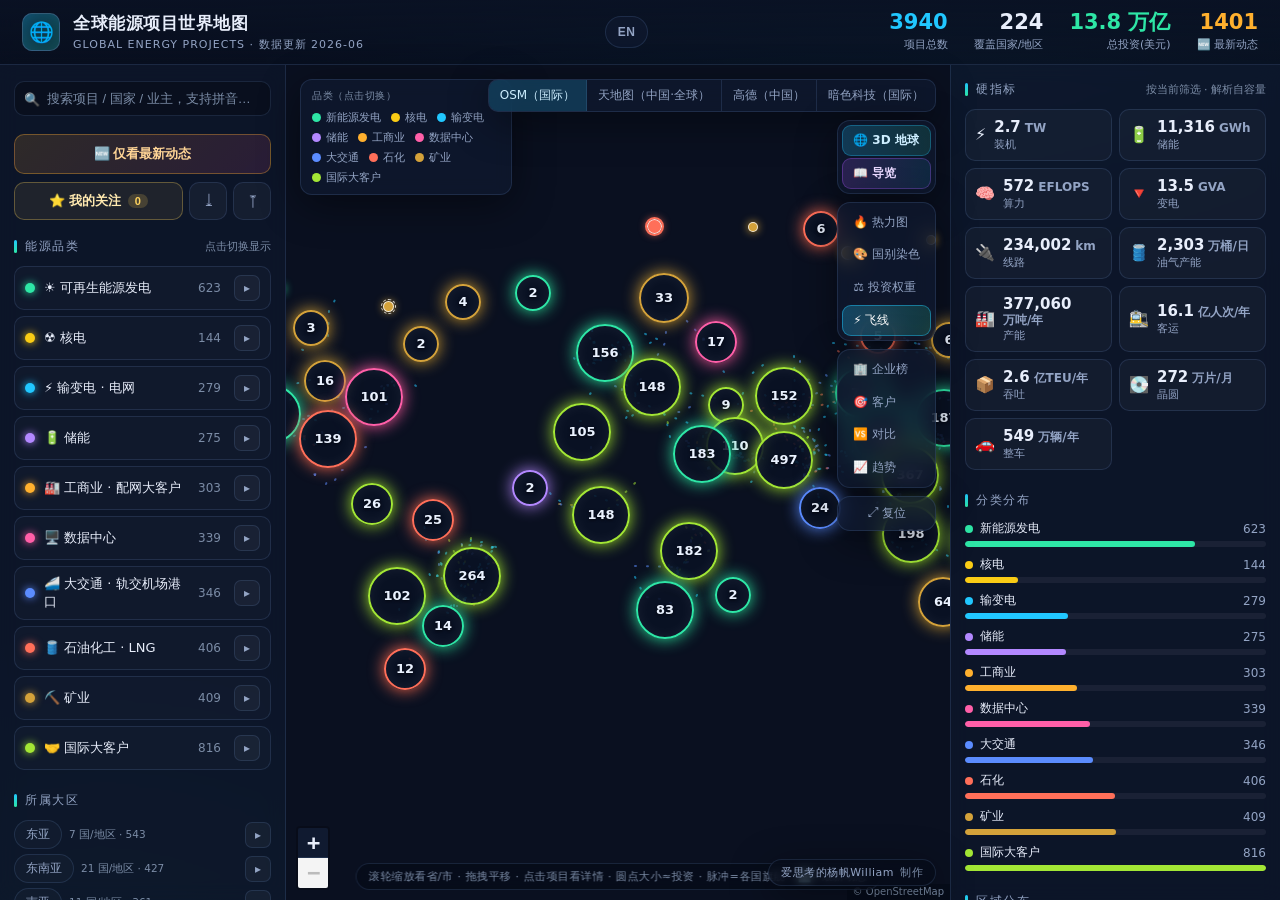
==== index.html @ cbfe8b37 "数据刷新·第二批：六大矿业巨头 2024–2035 能源/脱碳项目深挖补遗 四路并行调研（力拓/嘉能可/英美资源/BHP·Vale·Fortescue 复核），新增 js/data-mining260" ====
<!DOCTYPE html>
<html lang="zh-CN">
<head>
  <meta charset="UTF-8">
  <meta name="viewport" content="width=device-width, initial-scale=1.0, viewport-fit=cover">
  <title>全球能源项目世界地图 · Global Energy Projects Map</title>
  <meta name="description" content="可缩放的全球能源项目世界地图：3600+ 个能源与基建项目，按品类 / 大区 / 状态 / 年份筛选，含投资 KPI、容量硬指标、投资热力图、时间轴回放与国别下钻。An interactive world map of 3,600+ global energy &amp; infrastructure projects.">
  <meta name="theme-color" content="#060b18">
  <meta name="author" content="EnergyWorldMap">
  <!-- 社交分享卡（Open Graph / Twitter）：让 🔗 分享视图 的链接在微信/Slack/Twitter 中带标题与预览 -->
  <meta property="og:type" content="website">
  <meta property="og:title" content="全球能源项目世界地图 · Global Energy Projects Map">
  <meta property="og:description" content="3600+ 个全球能源与基建项目的交互世界地图：品类 / 大区 / 状态 / 年份筛选，投资 KPI、容量硬指标、热力图、时间轴回放与国别下钻。">
  <meta property="og:image" content="assets/og-cover.png">
  <meta property="og:image:width" content="1200">
  <meta property="og:image:height" content="630">
  <meta name="twitter:card" content="summary_large_image">
  <meta name="twitter:title" content="全球能源项目世界地图 · Global Energy Projects Map">
  <meta name="twitter:description" content="3600+ 个全球能源与基建项目的交互世界地图：筛选、KPI、热力图、时间轴回放与国别下钻。">
  <meta name="twitter:image" content="assets/og-cover.png">
  <link rel="icon" type="image/svg+xml" href="favicon.svg">
  <link rel="manifest" href="manifest.json">
  <link rel="apple-touch-icon" href="assets/icon-192.png">
  <!-- 预解析/预连接地图瓦片服务器：缩短首批瓦片的 DNS/TLS 握手（国内默认高德，海外 OSM）-->
  <link rel="preconnect" href="https://webrd01.is.autonavi.com">
  <link rel="dns-prefetch" href="//webrd02.is.autonavi.com">
  <link rel="dns-prefetch" href="//webrd03.is.autonavi.com">
  <link rel="dns-prefetch" href="//webrd04.is.autonavi.com">
  <link rel="dns-prefetch" href="//tile.openstreetmap.org">
  <link rel="stylesheet" href="lib/leaflet.css">
  <link rel="stylesheet" href="lib/MarkerCluster.css">
  <link rel="stylesheet" href="lib/MarkerCluster.Default.css">
  <link rel="stylesheet" href="css/styles.css">
</head>
<body>
  <!-- 首屏加载态：地图瓦片就绪后淡出 -->
  <div class="app-loader" id="app-loader">
    <div class="al-logo">🌐</div>
    <div class="al-spin"></div>
    <div class="al-text">全球能源项目世界地图<span>加载中 · Loading…</span></div>
  </div>
  <div class="app">
    <!-- 顶栏 -->
    <header class="topbar">
      <div class="brand">
        <div class="logo">🌐</div>
        <div>
          <h1>全球能源项目世界地图</h1>
          <div class="sub"><span class="sub-en">GLOBAL ENERGY PROJECTS · </span><span id="last-updated">数据更新</span></div>
        </div>
      </div>
      <button class="btn-lang btn-lang-top" id="btn-lang" title="中文 / English" aria-label="切换中文 / English">EN</button>
      <button class="kpi-toggle" id="kpi-toggle" aria-label="展开 / 收起关键数据" aria-expanded="false"><span class="kt-ico">📊</span><span class="kt-txt" data-i18n="Data">数据</span><span class="kt-car">▾</span></button>
      <div class="kpis">
        <div class="kpi"><div class="num accent" id="kpi-proj">0</div><div class="lab" data-i18n="Projects">项目总数</div></div>
        <div class="kpi"><div class="num" id="kpi-country">0</div><div class="lab" data-i18n="Countries">覆盖国家/地区</div></div>
        <div class="kpi"><div class="num good" id="kpi-inv">0</div><div class="lab" data-i18n="Investment (USD)">总投资(美元)</div></div>
        <div class="kpi"><div class="num warn" id="kpi-recent">0</div><div class="lab" data-i18n="🆕 Latest">🆕 最新动态</div></div>
      </div>
    </header>

    <div class="main">
      <!-- 左侧：筛选 -->
      <aside class="side left" aria-label="筛选面板">
        <button class="drawer-close" data-i18n="✕ Close" aria-label="关闭筛选面板">✕ 收起筛选</button>
        <div class="search">
          <span class="ico">🔍</span>
          <input id="search" type="text" placeholder="搜索项目 / 国家 / 业主，支持拼音…" aria-label="搜索项目 / 国家 / 业主，支持拼音与首字母">
        </div>

        <button class="recent-toggle" id="recent-toggle" aria-pressed="false" data-i18n="🆕 Latest updates only">🆕 仅看最新动态</button>

        <!-- ⭐ 我的关注：收藏存在本浏览器（localStorage）；⤓/⤒ 备份恢复 JSON 可跨设备迁移 -->
        <div class="fav-row">
          <button class="fav-toggle" id="fav-toggle" aria-pressed="false" title="只看我收藏的项目（详情卡点 ☆ 收藏）"><span data-i18n="⭐ My favorites">⭐ 我的关注</span><span class="fc" id="fav-count">0</span></button>
          <button class="fav-io" id="fav-export" title="备份收藏（下载 JSON）" aria-label="备份收藏为 JSON">⤓</button>
          <button class="fav-io" id="fav-import" title="恢复收藏（导入 JSON，与现有合并）" aria-label="从 JSON 恢复收藏">⤒</button>
        </div>

        <div class="block">
          <div class="block-title"><span data-i18n="Categories">能源品类</span> <span class="count" data-i18n="click to toggle">点击切换显示</span></div>
          <div class="cat-list" id="cat-list"></div>
        </div>

        <div class="block">
          <div class="block-title" data-i18n="Region">所属大区</div>
          <div class="chip-row" id="region-chips"></div>
        </div>

        <div class="block">
          <div class="block-title" data-i18n="Status">项目状态</div>
          <div class="chip-row" id="status-chips"></div>
        </div>

        <div class="block">
          <div class="block-title"><span data-i18n="Year range">年份区间</span> <span class="count" id="year-label">全部</span></div>
          <div class="year-presets">
            <button class="yp on" data-preset="all" aria-pressed="true" data-i18n="All">全部</button>
            <button class="yp" data-preset="recent" aria-pressed="false" data-i18n="🆕 Latest">🆕 最新</button>
            <button class="yp" data-preset="future" aria-pressed="false" data-i18n="Future 2027+">未来管线 2027+</button>
          </div>
          <div class="year-wrap">
            <div class="year-val"><b id="year-min-lab">2024</b><span>—</span><b id="year-max-lab">2036</b></div>
            <div class="range-dual">
              <div class="rd-track"></div>
              <div class="rd-fill" id="rd-fill"></div>
              <input id="year-min" type="range" min="2024" max="2036" step="1" value="2024">
              <input id="year-max" type="range" min="2024" max="2036" step="1" value="2036">
            </div>
          </div>
          <button class="btn-play" id="btn-play" aria-pressed="false" title="逐年累计揭示，看能源版图如何'长'出来">▶ 播放时间轴</button>
        </div>

        <div class="action-row">
          <button class="btn-act" id="btn-share" title="复制当前筛选视图的分享链接" data-i18n="🔗 Share">🔗 分享</button>
          <button class="btn-act" id="btn-export" title="导出当前筛选结果为 CSV" data-i18n="⤓ CSV">⤓ CSV</button>
          <button class="btn-act" id="btn-snapshot" title="导出当前视图为信息图快照 (SVG)" data-i18n="📸 Snapshot">📸 快照</button>
        </div>
        <button class="btn-reset" id="btn-reset" data-i18n="↺ Reset all filters">↺ 重置全部筛选</button>
      </aside>

      <!-- 中间：地图 -->
      <section class="map-wrap">
        <div id="map" role="region" aria-label="全球能源项目地图"></div>
        <div class="year-ticker" id="year-ticker"></div>
        <div class="cat-legend" id="cat-legend"></div>
        <div class="detail" id="detail" role="region" aria-label="项目详情"></div>
        <div class="country-backdrop" id="country-backdrop"></div>
        <div class="country-panel" id="country-panel" role="dialog" aria-modal="true" aria-label="数据看板"></div>
        <div class="map-tools" role="toolbar" aria-label="地图工具">
          <button class="tools-toggle" id="tools-toggle" aria-label="展开 / 收起地图工具" aria-expanded="false" title="地图工具">⋯</button>
          <div class="basemap-switch" id="basemap-switch" role="group" aria-label="底图切换"></div>
          <!-- 工具坞：按功能分三组收纳（视图入口 / 图层模式 / 数据看板），坞内所有按钮等宽对齐 -->
          <div class="tools-dock">
            <div class="tool-group" role="group" aria-label="视图入口">
              <a class="btn-globe3d" id="btn-globe3d" href="globe.html" title="3D 地球版：投资挤出柱 + 跨境弧线" aria-label="打开 3D 地球版" data-i18n="🌐 3D Globe">🌐 3D 地球</a>
              <button class="btn-story" id="btn-story" title="导览·故事模式：沙特2030 / AI算力竞赛 / 非洲走廊… 逐站飞行配解说" aria-label="打开导览故事模式" data-i18n="📖 Tours">📖 导览</button>
              <!-- 🎓 销售陪练入口：暂未公开，仅口令访问（去掉 hidden + display:none 即可重新公开） -->
              <a class="btn-coach" id="btn-coach" href="coach.html" hidden style="display:none" title="国际销售话术陪练：用真实项目把生意从零练到成交" aria-label="打开国际销售话术陪练" data-i18n="🎓 Sales Coach">🎓 销售陪练</a>
            </div>
            <div class="tool-group" role="group" aria-label="图层模式">
              <button class="btn-heat" id="btn-heat" aria-pressed="false" title="按当前权重显示宏观热力格局" aria-label="切换投资热力图" data-i18n="🔥 Heatmap">🔥 热力图</button>
              <button class="btn-choro" id="btn-choro" aria-pressed="false" title="按国家聚合投资/装机，整国面填色（点国家看下钻）" aria-label="切换国别染色" data-i18n="🎨 Choropleth">🎨 国别染色</button>
              <button class="btn-weight" id="btn-weight" aria-pressed="false" title="圆点大小与热力按 投资额 或 装机容量(MW) 加权" aria-label="切换加权口径：投资额或装机容量">⚖️ 投资权重</button>
              <button class="btn-flow on" id="btn-flow" aria-pressed="true" title="显隐输变电/高铁/管道飞线" aria-label="显隐飞线" data-i18n="⚡ Flowlines">⚡ 飞线</button>
            </div>
            <div class="tool-group" role="group" aria-label="数据看板">
              <button class="btn-league" id="btn-league" title="企业 / 业主全球排行榜" aria-label="打开企业排行榜" data-i18n="🏢 Companies">🏢 企业榜</button>
              <button class="btn-board" id="btn-board" title="国际大客户 BD 看板（按梯队 / 产品契合 / 海外场景）" aria-label="打开国际大客户 BD 看板" data-i18n="🎯 Clients">🎯 客户</button>
              <button class="btn-compare" id="btn-compare" title="多国能源组合并排对比" aria-label="打开国别对比" data-i18n="🆚 Compare">🆚 对比</button>
              <button class="btn-trends" id="btn-trends" title="按当前筛选看时间维度：年度投资/项目数 + 大区×品类矩阵" aria-label="打开趋势统计" data-i18n="📈 Trends">📈 趋势</button>
            </div>
            <button class="btn-home" id="btn-home" title="复位视图" aria-label="复位地图视图" data-i18n="⤢ Reset">⤢ 复位</button>
          </div>
        </div>
        <!-- 📖 导览解说条（故事模式时显示在地图底部居中） -->
        <div class="story-card" id="story-card" role="region" aria-label="导览解说"></div>
        <div class="heat-facets" id="heat-facets"></div>
        <div class="heat-legend" id="heat-legend">
          <span class="hl-cap">投资热力</span>
          <i class="hl-bar"></i>
          <span class="hl-lo">低</span><span class="hl-hi">高</span>
        </div>
        <div class="heat-legend choro-legend" id="choro-legend">
          <span class="hl-cap">国别投资</span>
          <i class="hl-bar"></i>
          <span class="hl-lo">低</span><span class="hl-hi">高</span>
        </div>
        <div class="map-hint" data-i18n="Scroll to zoom · drag to pan · click a project for details · dot size ≈ investment · pulse = country headline · 🆕 = latest">滚轮缩放看省/市 · 拖拽平移 · 点击项目看详情 · 圆点大小≈投资 · 脉冲=各国旗舰 · 🆕=最新动态</div>
        <div class="map-credit" aria-label="制作者署名">爱思考的杨帆William<span class="mc-by">制作</span></div>
      </section>

      <!-- 右侧：统计 -->
      <aside class="side right" aria-label="统计面板">
        <button class="drawer-close" data-i18n="✕ Close" aria-label="关闭统计面板">✕ 收起统计</button>
        <div class="block">
          <div class="block-title"><span data-i18n="Hard metrics">硬指标</span> <span class="count" data-i18n="current filter · from capacity">按当前筛选 · 解析自容量</span></div>
          <div class="cap-stats" id="cap-stats"></div>
        </div>
        <div class="block">
          <div class="block-title" data-i18n="By category">分类分布</div>
          <div id="cat-bars"></div>
        </div>
        <div class="block">
          <div class="block-title" data-i18n="By region">区域分布</div>
          <div class="region-grid" id="region-grid"></div>
        </div>
        <div class="block">
          <div class="block-title"><span data-i18n="Top projects">重点项目 TOP</span> <span class="count sort-toggle" id="sort-toggle" title="点击切换排序口径">按投资额 ⇄</span></div>
          <div class="proj-list" id="proj-list"></div>
        </div>
      </aside>
    </div>

    <!-- 移动端：调出左右面板的浮动按钮 + 抽屉遮罩（仅窄屏显示）-->
    <button class="mobile-fab fab-left" id="fab-filters" aria-label="打开筛选面板" data-i18n="🔍 Filters">🔍 筛选</button>
    <button class="mobile-fab fab-right" id="fab-stats" aria-label="打开统计面板" data-i18n="📊 Stats">📊 统计</button>
    <div class="drawer-backdrop" id="drawer-backdrop"></div>
  </div>

  <script defer src="lib/leaflet.js"></script>
  <script defer src="lib/leaflet.markercluster.js"></script>
  <script defer src="lib/leaflet-heat.js"></script>
  <script defer src="js/data.js"></script>
  <script defer src="js/data-extra.js"></script>
  <script defer src="js/data-brazil.js"></script>
  <script defer src="js/data-mideast.js"></script>
  <script defer src="js/data-russia-ca.js"></script>
  <script defer src="js/data-clients.js"></script>
  <script defer src="js/data-brazil-future.js"></script>
  <script defer src="js/data-saudi-future.js"></script>
  <script defer src="js/data-seasia.js"></script>
  <script defer src="js/data-africa.js"></script>
  <script defer src="js/data-oceania.js"></script>
  <script defer src="js/data-europe.js"></script>
  <script defer src="js/data-nuclear.js"></script>
  <script defer src="js/data-northam.js"></script>
  <script defer src="js/data-southasia.js"></script>
  <script defer src="js/data-china-future.js"></script>
  <script defer src="js/data-clients2.js"></script>
  <script defer src="js/data-refresh2606.js"></script>
  <script defer src="js/data-refresh2606b.js"></script>
  <script defer src="js/data-refresh2606c.js"></script>
  <script defer src="js/data-clients3.js"></script>
  <!-- 矿业巨头能源/脱碳专项（BHP/Vale/Fortescue 2024–2035）id 7000–7099 -->
  <script defer src="js/data-mining2607.js"></script>
  <!-- 六大矿业巨头能源/脱碳·第二批（+力拓/嘉能可/英美资源）id 7100–7189 -->
  <script defer src="js/data-mining2608.js"></script>
  <script defer src="js/progress.js"></script>
  <!-- 拼音字表（~17KB，scripts/build-pinyin.js 生成）：搜索框拼音/首字母匹配用 -->
  <script defer src="js/pinyin-map.js"></script>
  <!-- 📖 导览剧本（故事模式数据；步骤 id 由 validate-data.js 校验） -->
  <script defer src="js/stories.js"></script>
  <!-- i18n-en.js（英文正文 ~1.4MB）不在此同步加载：只有英文详情卡正文用得到（英文名/标签均已内联），
       改由 app.js 在切到英文 / 带 ?lang=en 深链时按需注入，避免拖慢中文访客首屏可交互时间。 -->
  <script defer src="js/util.js"></script>
  <script defer src="js/clients-meta.js"></script>
  <script defer src="js/app.js"></script>
  <!-- PWA：注册 Service Worker（离线 + 重访秒开）。失败静默，不影响纯静态站点。 -->
  <script>
    if ('serviceWorker' in navigator) {
      window.addEventListener('load', function () { navigator.serviceWorker.register('sw.js').catch(function () {}); });
    }
  </script>
  <!-- 轻量访问统计（Cloudflare Web Analytics：免费、无 Cookie、不采集个人数据）。
       启用：Cloudflare 仪表盘 → Analytics & Logs → Web Analytics → Add a site 获取 token，
       替换下方 YOUR_CF_TOKEN 并取消注释（三个页面同此操作）。详见 docs/部署与中国访问.md「五、访问统计」。
  <script defer src="https://static.cloudflareinsights.com/beacon.min.js" data-cf-beacon='{"token": "YOUR_CF_TOKEN"}'></script>
  -->
</body>
</html>
---- lib/leaflet.css ----
/* required styles */

.leaflet-pane,
.leaflet-tile,
.leaflet-marker-icon,
.leaflet-marker-shadow,
.leaflet-tile-container,
.leaflet-pane > svg,
.leaflet-pane > canvas,
.leaflet-zoom-box,
.leaflet-image-layer,
.leaflet-layer {
	position: absolute;
	left: 0;
	top: 0;
	}
.leaflet-container {
	overflow: hidden;
	}
.leaflet-tile,
.leaflet-marker-icon,
.leaflet-marker-shadow {
	-webkit-user-select: none;
	   -moz-user-select: none;
	        user-select: none;
	  -webkit-user-drag: none;
	}
/* Prevents IE11 from highlighting tiles in blue */
.leaflet-tile::selection {
	background: transparent;
}
/* Safari renders non-retina tile on retina better with this, but Chrome is worse */
.leaflet-safari .leaflet-tile {
	image-rendering: -webkit-optimize-contrast;
	}
/* hack that prevents hw layers "stretching" when loading new tiles */
.leaflet-safari .leaflet-tile-container {
	width: 1600px;
	height: 1600px;
	-webkit-transform-origin: 0 0;
	}
.leaflet-marker-icon,
.leaflet-marker-shadow {
	display: block;
	}
/* .leaflet-container svg: reset svg max-width decleration shipped in Joomla! (joomla.org) 3.x */
/* .leaflet-container img: map is broken in FF if you have max-width: 100% on tiles */
.leaflet-container .leaflet-overlay-pane svg {
	max-width: none !important;
	max-height: none !important;
	}
.leaflet-container .leaflet-marker-pane img,
.leaflet-container .leaflet-shadow-pane img,
.leaflet-container .leaflet-tile-pane img,
.leaflet-container img.leaflet-image-layer,
.leaflet-container .leaflet-tile {
	max-width: none !important;
	max-height: none !important;
	width: auto;
	padding: 0;
	}

.leaflet-container img.leaflet-tile {
	/* See: https://bugs.chromium.org/p/chromium/issues/detail?id=600120 */
	mix-blend-mode: plus-lighter;
}

.leaflet-container.leaflet-touch-zoom {
	-ms-touch-action: pan-x pan-y;
	touch-action: pan-x pan-y;
	}
.leaflet-container.leaflet-touch-drag {
	-ms-touch-action: pinch-zoom;
	/* Fallback for FF which doesn't support pinch-zoom */
	touch-action: none;
	touch-action: pinch-zoom;
}
.leaflet-container.leaflet-touch-drag.leaflet-touch-zoom {
	-ms-touch-action: none;
	touch-action: none;
}
.leaflet-container {
	-webkit-tap-highlight-color: transparent;
}
.leaflet-container a {
	-webkit-tap-highlight-color: rgba(51, 181, 229, 0.4);
}
.leaflet-tile {
	filter: inherit;
	visibility: hidden;
	}
.leaflet-tile-loaded {
	visibility: inherit;
	}
.leaflet-zoom-box {
	width: 0;
	height: 0;
	-moz-box-sizing: border-box;
	     box-sizing: border-box;
	z-index: 800;
	}
/* workaround for https://bugzilla.mozilla.org/show_bug.cgi?id=888319 */
.leaflet-overlay-pane svg {
	-moz-user-select: none;
	}

.leaflet-pane         { z-index: 400; }

.leaflet-tile-pane    { z-index: 200; }
.leaflet-overlay-pane { z-index: 400; }
.leaflet-shadow-pane  { z-index: 500; }
.leaflet-marker-pane  { z-index: 600; }
.leaflet-tooltip-pane   { z-index: 650; }
.leaflet-popup-pane   { z-index: 700; }

.leaflet-map-pane canvas { z-index: 100; }
.leaflet-map-pane svg    { z-index: 200; }

.leaflet-vml-shape {
	width: 1px;
	height: 1px;
	}
.lvml {
	behavior: url(#default#VML);
	display: inline-block;
	position: absolute;
	}


/* control positioning */

.leaflet-control {
	position: relative;
	z-index: 800;
	pointer-events: visiblePainted; /* IE 9-10 doesn't have auto */
	pointer-events: auto;
	}
.leaflet-top,
.leaflet-bottom {
	position: absolute;
	z-index: 1000;
	pointer-events: none;
	}
.leaflet-top {
	top: 0;
	}
.leaflet-right {
	right: 0;
	}
.leaflet-bottom {
	bottom: 0;
	}
.leaflet-left {
	left: 0;
	}
.leaflet-control {
	float: left;
	clear: both;
	}
.leaflet-right .leaflet-control {
	float: right;
	}
.leaflet-top .leaflet-control {
	margin-top: 10px;
	}
.leaflet-bottom .leaflet-control {
	margin-bottom: 10px;
	}
.leaflet-left .leaflet-control {
	margin-left: 10px;
	}
.leaflet-right .leaflet-control {
	margin-right: 10px;
	}


/* zoom and fade animations */

.leaflet-fade-anim .leaflet-popup {
	opacity: 0;
	-webkit-transition: opacity 0.2s linear;
	   -moz-transition: opacity 0.2s linear;
	        transition: opacity 0.2s linear;
	}
.leaflet-fade-anim .leaflet-map-pane .leaflet-popup {
	opacity: 1;
	}
.leaflet-zoom-animated {
	-webkit-transform-origin: 0 0;
	    -ms-transform-origin: 0 0;
	        transform-origin: 0 0;
	}
svg.leaflet-zoom-animated {
	will-change: transform;
}

.leaflet-zoom-anim .leaflet-zoom-animated {
	-webkit-transition: -webkit-transform 0.25s cubic-bezier(0,0,0.25,1);
	   -moz-transition:    -moz-transform 0.25s cubic-bezier(0,0,0.25,1);
	        transition:         transform 0.25s cubic-bezier(0,0,0.25,1);
	}
.leaflet-zoom-anim .leaflet-tile,
.leaflet-pan-anim .leaflet-tile {
	-webkit-transition: none;
	   -moz-transition: none;
	        transition: none;
	}

.leaflet-zoom-anim .leaflet-zoom-hide {
	visibility: hidden;
	}


/* cursors */

.leaflet-interactive {
	cursor: pointer;
	}
.leaflet-grab {
	cursor: -webkit-grab;
	cursor:    -moz-grab;
	cursor:         grab;
	}
.leaflet-crosshair,
.leaflet-crosshair .leaflet-interactive {
	cursor: crosshair;
	}
.leaflet-popup-pane,
.leaflet-control {
	cursor: auto;
	}
.leaflet-dragging .leaflet-grab,
.leaflet-dragging .leaflet-grab .leaflet-interactive,
.leaflet-dragging .leaflet-marker-draggable {
	cursor: move;
	cursor: -webkit-grabbing;
	cursor:    -moz-grabbing;
	cursor:         grabbing;
	}

/* marker & overlays interactivity */
.leaflet-marker-icon,
.leaflet-marker-shadow,
.leaflet-image-layer,
.leaflet-pane > svg path,
.leaflet-tile-container {
	pointer-events: none;
	}

.leaflet-marker-icon.leaflet-interactive,
.leaflet-image-layer.leaflet-interactive,
.leaflet-pane > svg path.leaflet-interactive,
svg.leaflet-image-layer.leaflet-interactive path {
	pointer-events: visiblePainted; /* IE 9-10 doesn't have auto */
	pointer-events: auto;
	}

/* visual tweaks */

.leaflet-container {
	background: #ddd;
	outline-offset: 1px;
	}
.leaflet-container a {
	color: #0078A8;
	}
.leaflet-zoom-box {
	border: 2px dotted #38f;
	background: rgba(255,255,255,0.5);
	}


/* general typography */
.leaflet-container {
	font-family: "Helvetica Neue", Arial, Helvetica, sans-serif;
	font-size: 12px;
	font-size: 0.75rem;
	line-height: 1.5;
	}


/* general toolbar styles */

.leaflet-bar {
	box-shadow: 0 1px 5px rgba(0,0,0,0.65);
	border-radius: 4px;
	}
.leaflet-bar a {
	background-color: #fff;
	border-bottom: 1px solid #ccc;
	width: 26px;
	height: 26px;
	line-height: 26px;
	display: block;
	text-align: center;
	text-decoration: none;
	color: black;
	}
.leaflet-bar a,
.leaflet-control-layers-toggle {
	background-position: 50% 50%;
	background-repeat: no-repeat;
	display: block;
	}
.leaflet-bar a:hover,
.leaflet-bar a:focus {
	background-color: #f4f4f4;
	}
.leaflet-bar a:first-child {
	border-top-left-radius: 4px;
	border-top-right-radius: 4px;
	}
.leaflet-bar a:last-child {
	border-bottom-left-radius: 4px;
	border-bottom-right-radius: 4px;
	border-bottom: none;
	}
.leaflet-bar a.leaflet-disabled {
	cursor: default;
	background-color: #f4f4f4;
	color: #bbb;
	}

.leaflet-touch .leaflet-bar a {
	width: 30px;
	height: 30px;
	line-height: 30px;
	}
.leaflet-touch .leaflet-bar a:first-child {
	border-top-left-radius: 2px;
	border-top-right-radius: 2px;
	}
.leaflet-touch .leaflet-bar a:last-child {
	border-bottom-left-radius: 2px;
	border-bottom-right-radius: 2px;
	}

/* zoom control */

.leaflet-control-zoom-in,
.leaflet-control-zoom-out {
	font: bold 18px 'Lucida Console', Monaco, monospace;
	text-indent: 1px;
	}

.leaflet-touch .leaflet-control-zoom-in, .leaflet-touch .leaflet-control-zoom-out  {
	font-size: 22px;
	}


/* layers control */

.leaflet-control-layers {
	box-shadow: 0 1px 5px rgba(0,0,0,0.4);
	background: #fff;
	border-radius: 5px;
	}
.leaflet-control-layers-toggle {
	background-image: url(images/layers.png);
	width: 36px;
	height: 36px;
	}
.leaflet-retina .leaflet-control-layers-toggle {
	background-image: url(images/layers-2x.png);
	background-size: 26px 26px;
	}
.leaflet-touch .leaflet-control-layers-toggle {
	width: 44px;
	height: 44px;
	}
.leaflet-control-layers .leaflet-control-layers-list,
.leaflet-control-layers-expanded .leaflet-control-layers-toggle {
	display: none;
	}
.leaflet-control-layers-expanded .leaflet-control-layers-list {
	display: block;
	position: relative;
	}
.leaflet-control-layers-expanded {
	padding: 6px 10px 6px 6px;
	color: #333;
	background: #fff;
	}
.leaflet-control-layers-scrollbar {
	overflow-y: scroll;
	overflow-x: hidden;
	padding-right: 5px;
	}
.leaflet-control-layers-selector {
	margin-top: 2px;
	position: relative;
	top: 1px;
	}
.leaflet-control-layers label {
	display: block;
	font-size: 13px;
	font-size: 1.08333em;
	}
.leaflet-control-layers-separator {
	height: 0;
	border-top: 1px solid #ddd;
	margin: 5px -10px 5px -6px;
	}

/* Default icon URLs */
.leaflet-default-icon-path { /* used only in path-guessing heuristic, see L.Icon.Default */
	background-image: url(images/marker-icon.png);
	}


/* attribution and scale controls */

.leaflet-container .leaflet-control-attribution {
	background: #fff;
	background: rgba(255, 255, 255, 0.8);
	margin: 0;
	}
.leaflet-control-attribution,
.leaflet-control-scale-line {
	padding: 0 5px;
	color: #333;
	line-height: 1.4;
	}
.leaflet-control-attribution a {
	text-decoration: none;
	}
.leaflet-control-attribution a:hover,
.leaflet-control-attribution a:focus {
	text-decoration: underline;
	}
.leaflet-attribution-flag {
	display: inline !important;
	vertical-align: baseline !important;
	width: 1em;
	height: 0.6669em;
	}
.leaflet-left .leaflet-control-scale {
	margin-left: 5px;
	}
.leaflet-bottom .leaflet-control-scale {
	margin-bottom: 5px;
	}
.leaflet-control-scale-line {
	border: 2px solid #777;
	border-top: none;
	line-height: 1.1;
	padding: 2px 5px 1px;
	white-space: nowrap;
	-moz-box-sizing: border-box;
	     box-sizing: border-box;
	background: rgba(255, 255, 255, 0.8);
	text-shadow: 1px 1px #fff;
	}
.leaflet-control-scale-line:not(:first-child) {
	border-top: 2px solid #777;
	border-bottom: none;
	margin-top: -2px;
	}
.leaflet-control-scale-line:not(:first-child):not(:last-child) {
	border-bottom: 2px solid #777;
	}

.leaflet-touch .leaflet-control-attribution,
.leaflet-touch .leaflet-control-layers,
.leaflet-touch .leaflet-bar {
	box-shadow: none;
	}
.leaflet-touch .leaflet-control-layers,
.leaflet-touch .leaflet-bar {
	border: 2px solid rgba(0,0,0,0.2);
	background-clip: padding-box;
	}


/* popup */

.leaflet-popup {
	position: absolute;
	text-align: center;
	margin-bottom: 20px;
	}
.leaflet-popup-content-wrapper {
	padding: 1px;
	text-align: left;
	border-radius: 12px;
	}
.leaflet-popup-content {
	margin: 13px 24px 13px 20px;
	line-height: 1.3;
	font-size: 13px;
	font-size: 1.08333em;
	min-height: 1px;
	}
.leaflet-popup-content p {
	margin: 17px 0;
	margin: 1.3em 0;
	}
.leaflet-popup-tip-container {
	width: 40px;
	height: 20px;
	position: absolute;
	left: 50%;
	margin-top: -1px;
	margin-left: -20px;
	overflow: hidden;
	pointer-events: none;
	}
.leaflet-popup-tip {
	width: 17px;
	height: 17px;
	padding: 1px;

	margin: -10px auto 0;
	pointer-events: auto;

	-webkit-transform: rotate(45deg);
	   -moz-transform: rotate(45deg);
	    -ms-transform: rotate(45deg);
	        transform: rotate(45deg);
	}
.leaflet-popup-content-wrapper,
.leaflet-popup-tip {
	background: white;
	color: #333;
	box-shadow: 0 3px 14px rgba(0,0,0,0.4);
	}
.leaflet-container a.leaflet-popup-close-button {
	position: absolute;
	top: 0;
	right: 0;
	border: none;
	text-align: center;
	width: 24px;
	height: 24px;
	font: 16px/24px Tahoma, Verdana, sans-serif;
	color: #757575;
	text-decoration: none;
	background: transparent;
	}
.leaflet-container a.leaflet-popup-close-button:hover,
.leaflet-container a.leaflet-popup-close-button:focus {
	color: #585858;
	}
.leaflet-popup-scrolled {
	overflow: auto;
	}

.leaflet-oldie .leaflet-popup-content-wrapper {
	-ms-zoom: 1;
	}
.leaflet-oldie .leaflet-popup-tip {
	width: 24px;
	margin: 0 auto;

	-ms-filter: "progid:DXImageTransform.Microsoft.Matrix(M11=0.70710678, M12=0.70710678, M21=-0.70710678, M22=0.70710678)";
	filter: progid:DXImageTransform.Microsoft.Matrix(M11=0.70710678, M12=0.70710678, M21=-0.70710678, M22=0.70710678);
	}

.leaflet-oldie .leaflet-control-zoom,
.leaflet-oldie .leaflet-control-layers,
.leaflet-oldie .leaflet-popup-content-wrapper,
.leaflet-oldie .leaflet-popup-tip {
	border: 1px solid #999;
	}


/* div icon */

.leaflet-div-icon {
	background: #fff;
	border: 1px solid #666;
	}


/* Tooltip */
/* Base styles for the element that has a tooltip */
.leaflet-tooltip {
	position: absolute;
	padding: 6px;
	background-color: #fff;
	border: 1px solid #fff;
	border-radius: 3px;
	color: #222;
	white-space: nowrap;
	-webkit-user-select: none;
	-moz-user-select: none;
	-ms-user-select: none;
	user-select: none;
	pointer-events: none;
	box-shadow: 0 1px 3px rgba(0,0,0,0.4);
	}
.leaflet-tooltip.leaflet-interactive {
	cursor: pointer;
	pointer-events: auto;
	}
.leaflet-tooltip-top:before,
.leaflet-tooltip-bottom:before,
.leaflet-tooltip-left:before,
.leaflet-tooltip-right:before {
	position: absolute;
	pointer-events: none;
	border: 6px solid transparent;
	background: transparent;
	content: "";
	}

/* Directions */

.leaflet-tooltip-bottom {
	margin-top: 6px;
}
.leaflet-tooltip-top {
	margin-top: -6px;
}
.leaflet-tooltip-bottom:before,
.leaflet-tooltip-top:before {
	left: 50%;
	margin-left: -6px;
	}
.leaflet-tooltip-top:before {
	bottom: 0;
	margin-bottom: -12px;
	border-top-color: #fff;
	}
.leaflet-tooltip-bottom:before {
	top: 0;
	margin-top: -12px;
	margin-left: -6px;
	border-bottom-color: #fff;
	}
.leaflet-tooltip-left {
	margin-left: -6px;
}
.leaflet-tooltip-right {
	margin-left: 6px;
}
.leaflet-tooltip-left:before,
.leaflet-tooltip-right:before {
	top: 50%;
	margin-top: -6px;
	}
.leaflet-tooltip-left:before {
	right: 0;
	margin-right: -12px;
	border-left-color: #fff;
	}
.leaflet-tooltip-right:before {
	left: 0;
	margin-left: -12px;
	border-right-color: #fff;
	}

/* Printing */

@media print {
	/* Prevent printers from removing background-images of controls. */
	.leaflet-control {
		-webkit-print-color-adjust: exact;
		print-color-adjust: exact;
		}
	}
---- lib/MarkerCluster.css ----
.leaflet-cluster-anim .leaflet-marker-icon, .leaflet-cluster-anim .leaflet-marker-shadow {
	-webkit-transition: -webkit-transform 0.3s ease-out, opacity 0.3s ease-in;
	-moz-transition: -moz-transform 0.3s ease-out, opacity 0.3s ease-in;
	-o-transition: -o-transform 0.3s ease-out, opacity 0.3s ease-in;
	transition: transform 0.3s ease-out, opacity 0.3s ease-in;
}

.leaflet-cluster-spider-leg {
	/* stroke-dashoffset (duration and function) should match with leaflet-marker-icon transform in order to track it exactly */
	-webkit-transition: -webkit-stroke-dashoffset 0.3s ease-out, -webkit-stroke-opacity 0.3s ease-in;
	-moz-transition: -moz-stroke-dashoffset 0.3s ease-out, -moz-stroke-opacity 0.3s ease-in;
	-o-transition: -o-stroke-dashoffset 0.3s ease-out, -o-stroke-opacity 0.3s ease-in;
	transition: stroke-dashoffset 0.3s ease-out, stroke-opacity 0.3s ease-in;
}
---- lib/MarkerCluster.Default.css ----
.marker-cluster-small {
	background-color: rgba(181, 226, 140, 0.6);
	}
.marker-cluster-small div {
	background-color: rgba(110, 204, 57, 0.6);
	}

.marker-cluster-medium {
	background-color: rgba(241, 211, 87, 0.6);
	}
.marker-cluster-medium div {
	background-color: rgba(240, 194, 12, 0.6);
	}

.marker-cluster-large {
	background-color: rgba(253, 156, 115, 0.6);
	}
.marker-cluster-large div {
	background-color: rgba(241, 128, 23, 0.6);
	}

	/* IE 6-8 fallback colors */
.leaflet-oldie .marker-cluster-small {
	background-color: rgb(181, 226, 140);
	}
.leaflet-oldie .marker-cluster-small div {
	background-color: rgb(110, 204, 57);
	}

.leaflet-oldie .marker-cluster-medium {
	background-color: rgb(241, 211, 87);
	}
.leaflet-oldie .marker-cluster-medium div {
	background-color: rgb(240, 194, 12);
	}

.leaflet-oldie .marker-cluster-large {
	background-color: rgb(253, 156, 115);
	}
.leaflet-oldie .marker-cluster-large div {
	background-color: rgb(241, 128, 23);
}

.marker-cluster {
	background-clip: padding-box;
	border-radius: 20px;
	}
.marker-cluster div {
	width: 30px;
	height: 30px;
	margin-left: 5px;
	margin-top: 5px;

	text-align: center;
	border-radius: 15px;
	font: 12px "Helvetica Neue", Arial, Helvetica, sans-serif;
	}
.marker-cluster span {
	line-height: 30px;
	}
---- css/styles.css ----
/* ============================================================
 * 全球能源项目世界地图 —— 样式
 * 深色「指挥中心」风格
 * ============================================================ */
:root {
  --bg: #060b18;
  --bg-2: #0a1224;
  --panel: rgba(16, 26, 48, 0.72);
  --panel-solid: #101a30;
  --border: rgba(120, 160, 220, 0.16);
  --border-strong: rgba(120, 160, 220, 0.34);
  --txt: #e8eefb;
  --txt-dim: #93a4c4;
  --txt-faint: #7b8ca6; /* 辅助文字：对 --bg / #101a30 卡底对比度 ≥5:1（WCAG AA），勿调暗 */
  --accent: #21c7ff;
  --good: #2ee6a6;
  --warn: #ffb02e;
  --plan: #5f718f;
  --shadow: 0 10px 40px rgba(0, 0, 0, 0.45);
  --radius: 14px;
}

* { box-sizing: border-box; }

html, body {
  margin: 0;
  height: 100%;
  background:
    radial-gradient(1200px 700px at 72% -10%, rgba(33, 199, 255, 0.10), transparent 60%),
    radial-gradient(900px 600px at 8% 110%, rgba(46, 230, 166, 0.08), transparent 60%),
    var(--bg);
  color: var(--txt);
  font-family: "PingFang SC", "Microsoft YaHei", "HarmonyOS Sans SC", "Segoe UI", system-ui, sans-serif;
  font-size: 14px;
  overflow: hidden;
}

/* ---------- 布局骨架 ---------- */
.app {
  height: 100vh;
  display: grid;
  grid-template-rows: auto 1fr;
}

.topbar {
  display: flex;
  align-items: center;
  gap: 22px;
  padding: 12px 22px;
  border-bottom: 1px solid var(--border);
  background: linear-gradient(180deg, rgba(10, 18, 36, 0.95), rgba(10, 18, 36, 0.6));
  backdrop-filter: blur(8px);
  z-index: 20;
}
.brand { display: flex; align-items: center; gap: 13px; min-width: 0; }
.brand .logo {
  width: 38px; height: 38px; flex: none;
  border-radius: 10px;
  display: grid; place-items: center;
  font-size: 20px;
  background: linear-gradient(135deg, rgba(33,199,255,0.25), rgba(46,230,166,0.18));
  border: 1px solid var(--border-strong);
  box-shadow: inset 0 0 18px rgba(33,199,255,0.18);
}
.brand h1 { font-size: 17px; margin: 0; font-weight: 700; letter-spacing: .5px; white-space: nowrap; }
.brand .sub { font-size: 11px; color: var(--txt-dim); margin-top: 2px; white-space: nowrap; letter-spacing: 1px; }

.kpis { display: flex; gap: 26px; margin-left: auto; }
.kpi { text-align: right; }
.kpi .num { font-size: 21px; font-weight: 800; line-height: 1; font-variant-numeric: tabular-nums; }
.kpi .lab { font-size: 11px; color: var(--txt-dim); margin-top: 4px; }
.kpi .num.accent { color: var(--accent); }
.kpi .num.good { color: var(--good); }
.kpi .num.warn { color: var(--warn); }

/* 移动端：顶栏「关键数据」开关（桌面端隐藏，由 ≤820px 媒体查询点亮）*/
.kpi-toggle {
  display: none; align-items: center; gap: 5px; flex: none;
  padding: 7px 11px; font-size: 12px; font-weight: 600; color: var(--txt-dim);
  background: rgba(255, 255, 255, 0.05); border: 1px solid var(--border);
  border-radius: 18px; cursor: pointer; white-space: nowrap;
}
.kpi-toggle .kt-ico { font-size: 13px; line-height: 1; }
.kpi-toggle .kt-car { font-size: 10px; transition: transform .2s; }
.kpi-toggle:active { transform: scale(.97); }
.topbar.kpis-open .kpi-toggle { color: var(--txt); border-color: var(--border-strong); }
.topbar.kpis-open .kpi-toggle .kt-car { transform: rotate(180deg); }

.main {
  display: grid;
  grid-template-columns: 286px 1fr 330px;
  min-height: 0;
}

/* ---------- 通用面板 ---------- */
.side {
  background: var(--panel);
  backdrop-filter: blur(10px);
  overflow-y: auto;
  padding: 16px 14px 28px;
}
.side.left { border-right: 1px solid var(--border); }
.side.right { border-left: 1px solid var(--border); }

.block { margin-bottom: 22px; }
.block-title {
  font-size: 12px; letter-spacing: 1.5px; color: var(--txt-dim);
  text-transform: uppercase;
  display: flex; align-items: center; gap: 8px;
  margin: 0 0 11px;
}
.block-title::before {
  content: ""; width: 3px; height: 13px; border-radius: 2px;
  background: linear-gradient(var(--accent), var(--good));
}
.block-title .count { margin-left: auto; color: var(--txt-faint); font-size: 11px; letter-spacing: 0; }

/* ---------- 搜索 ---------- */
.search {
  position: relative; margin-bottom: 18px;
}
.search input {
  width: 100%; padding: 9px 12px 9px 32px;
  background: rgba(0,0,0,0.25); color: var(--txt);
  border: 1px solid var(--border); border-radius: 10px;
  font-size: 13px; outline: none; transition: border-color .15s;
}
.search input:focus { border-color: var(--accent); }
.search input::placeholder { color: var(--txt-faint); }
.search .ico { position: absolute; left: 10px; top: 50%; transform: translateY(-50%); color: var(--txt-faint); font-size: 13px; }

/* ---------- 分类筛选 chips ---------- */
.cat-list { display: flex; flex-direction: column; gap: 6px; }
.cat-chip {
  display: flex; align-items: center; gap: 9px;
  padding: 8px 10px; border-radius: 10px; cursor: pointer;
  border: 1px solid var(--border);
  background: rgba(255,255,255,0.02);
  transition: background .15s, border-color .15s, opacity .15s;
  user-select: none;
}
.cat-chip:hover { background: rgba(255,255,255,0.05); }
.cat-chip .dot { width: 10px; height: 10px; border-radius: 50%; flex: none; box-shadow: 0 0 8px currentColor; }
.cat-chip .nm { flex: 1; font-size: 13px; }
.cat-chip .ct { font-size: 12px; color: var(--txt-faint); font-variant-numeric: tabular-nums; }
.cat-chip.off { opacity: 0.38; }
.cat-chip.off .dot { box-shadow: none; }
/* 展开子分类：独立的带边框小按钮，和计数分开，让"开关显示 vs 展开子类"一眼可分（方案 B）*/
.cat-chip .caret {
  flex: none; display: grid; place-items: center;
  width: 26px; height: 26px; margin-left: 4px;
  font-size: 12px; color: var(--txt-dim);
  border: 1px solid var(--border); border-radius: 7px;
  background: rgba(255, 255, 255, 0.04);
  transition: transform .15s, color .15s, background .15s, border-color .15s;
}
.cat-chip .caret:hover { color: var(--accent); border-color: var(--border-strong); background: rgba(255, 255, 255, 0.1); }
.cat-group.open .cat-chip .caret { transform: rotate(90deg); color: var(--accent); border-color: var(--accent); background: rgba(33, 199, 255, 0.14); }
.sub-list { display: none; flex-direction: column; gap: 2px; margin: 5px 0 3px 13px; padding-left: 11px; border-left: 1px dashed var(--border); }
.cat-group.open .sub-list { display: flex; }
.sub-chip { display: flex; align-items: center; gap: 7px; padding: 4px 8px; border-radius: 7px; cursor: pointer; font-size: 12px; color: var(--txt-dim); transition: background .15s; }
.sub-chip:hover { background: rgba(255,255,255,0.05); }
.sub-chip .sdot { width: 6px; height: 6px; border-radius: 50%; flex: none; opacity: 0.85; }
.sub-chip .snm { flex: 1; }
.sub-chip .sct { color: var(--txt-faint); font-variant-numeric: tabular-nums; font-size: 11px; }
.sub-chip.off { opacity: 0.4; }
.sub-chip.off .snm { text-decoration: line-through; }
/* 当前筛选下为 0 个项目的子类：弱化，让有内容的子类更突出（仍可点击）*/
.sub-chip.is-zero { opacity: 0.4; }
.sub-chip.is-zero .sdot { box-shadow: none; filter: grayscale(0.6); }

.chip-row { display: flex; flex-wrap: wrap; gap: 6px; }
.pill {
  padding: 5px 11px; border-radius: 20px; cursor: pointer; font-size: 12px;
  border: 1px solid var(--border); background: rgba(255,255,255,0.02);
  color: var(--txt-dim); transition: all .15s; user-select: none;
}
.pill:hover { border-color: var(--border-strong); color: var(--txt); }
.pill.on { background: rgba(33,199,255,0.16); border-color: var(--accent); color: #cdeeff; }

/* 状态色 */
.pill.status.on[data-v="规划"] { background: rgba(95,113,143,0.25); border-color: #8090ad; color: #cdd6e6; }
.pill.status.on[data-v="在建"] { background: rgba(255,176,46,0.18); border-color: var(--warn); color: #ffe0a8; }
.pill.status.on[data-v="投运"] { background: rgba(46,230,166,0.16); border-color: var(--good); color: #b6f5df; }

/* ---------- 所属大区 → 国家树（可展开列出各区国家，点国家筛选地图） ---------- */
.region-tree { display: flex; flex-direction: column; gap: 5px; }
.region-group { border-radius: 9px; }
.region-group.has-sel { background: rgba(46,230,166,0.05); }
.region-row { display: flex; align-items: center; gap: 7px; }
.region-row .rg-pill { flex: none; }
.region-row .rg-meta { flex: 1; font-size: 10.5px; color: var(--txt-faint); font-variant-numeric: tabular-nums; }
/* 区域展开按钮：与品类「展开子类」按钮一致的带边框小方块，明显可点（方案 B）*/
.rg-caret {
  flex: none; display: grid; place-items: center; cursor: pointer; user-select: none;
  width: 26px; height: 26px; font-size: 12px; color: var(--txt-dim);
  border: 1px solid var(--border); border-radius: 7px; background: rgba(255, 255, 255, 0.04);
  transition: transform .15s, color .15s, background .15s, border-color .15s;
}
.rg-caret:hover { color: var(--accent); border-color: var(--border-strong); background: rgba(255, 255, 255, 0.1); }
.region-group.open .rg-caret { transform: rotate(90deg); color: var(--accent); border-color: var(--accent); background: rgba(33, 199, 255, 0.14); }
.country-list { display: none; flex-wrap: wrap; gap: 5px; margin: 6px 0 4px 4px; padding: 4px 0 4px 10px; border-left: 1px dashed var(--border); }
.region-group.open .country-list { display: flex; }
.country-chip {
  display: inline-flex; align-items: center; gap: 5px; padding: 3px 8px; border-radius: 14px;
  border: 1px solid var(--border); background: rgba(255,255,255,0.02); color: var(--txt-dim);
  font-size: 11.5px; cursor: pointer; user-select: none; transition: all .15s;
}
.country-chip:hover { border-color: var(--border-strong); color: var(--txt); }
.country-chip .cc { font-style: normal; font-size: 10px; color: var(--txt-faint); font-variant-numeric: tabular-nums; }
.country-chip.on { background: rgba(46,230,166,0.16); border-color: var(--good); color: #b6f5df; }
.country-chip.on .cc { color: #8de9c6; }
.country-empty { font-size: 11px; color: var(--txt-faint); padding: 2px 4px; }

/* ---------- 年份滑块 ---------- */
.year-wrap { padding: 0 2px; }
.year-val { display: flex; justify-content: space-between; font-size: 12px; color: var(--txt-dim); margin-bottom: 8px; }
.year-val b { color: var(--accent); font-size: 14px; font-variant-numeric: tabular-nums; }
input[type=range] {
  -webkit-appearance: none; width: 100%; height: 4px; border-radius: 4px;
  background: linear-gradient(90deg, var(--accent), var(--good)); outline: none;
}
input[type=range]::-webkit-slider-thumb {
  -webkit-appearance: none; width: 16px; height: 16px; border-radius: 50%;
  background: #fff; border: 2px solid var(--accent); cursor: pointer;
  box-shadow: 0 0 10px rgba(33,199,255,0.7);
}

.btn-reset {
  width: 100%; padding: 9px; margin-top: 4px;
  background: rgba(255,255,255,0.04); color: var(--txt-dim);
  border: 1px solid var(--border); border-radius: 10px; cursor: pointer;
  font-size: 13px; transition: all .15s;
}
.btn-reset:hover { color: var(--txt); border-color: var(--border-strong); }

/* ---------- 地图 ---------- */
.map-wrap { position: relative; min-width: 0; }
#map { width: 100%; height: 100%; }
.map-hint {
  position: absolute; left: 16px; bottom: 14px; z-index: 5;
  font-size: 11px; color: var(--txt-faint); pointer-events: none;
  letter-spacing: .5px;
}

/* ---------- 统计：分类条形 ---------- */
.bar-row { margin-bottom: 9px; }
.bar-head { display: flex; align-items: center; gap: 7px; font-size: 12px; margin-bottom: 4px; }
.bar-head .dot { width: 8px; height: 8px; border-radius: 50%; flex: none; }
.bar-head .nm { flex: 1; color: var(--txt); }
.bar-head .vv { color: var(--txt-dim); font-variant-numeric: tabular-nums; }
.bar-track { height: 6px; border-radius: 4px; background: rgba(255,255,255,0.06); overflow: hidden; }
.bar-fill { height: 100%; border-radius: 4px; transition: width .5s cubic-bezier(.2,.8,.2,1); }

/* 区域分布 */
.region-grid { display: grid; grid-template-columns: 1fr 1fr; gap: 7px; }
.region-cell {
  padding: 9px 10px; border-radius: 10px; background: rgba(255,255,255,0.03);
  border: 1px solid var(--border);
}
.region-cell .rv { font-size: 18px; font-weight: 700; font-variant-numeric: tabular-nums; }
.region-cell .rl { font-size: 11px; color: var(--txt-dim); margin-top: 2px; }

/* 项目列表 */
.proj-list { display: flex; flex-direction: column; gap: 6px; }
.proj-item {
  padding: 9px 11px; border-radius: 10px; cursor: pointer;
  border: 1px solid var(--border); background: rgba(255,255,255,0.02);
  transition: all .15s; border-left: 3px solid transparent;
}
.proj-item:hover { background: rgba(255,255,255,0.06); transform: translateX(2px); }
.proj-item .pn { font-size: 13px; font-weight: 600; display: flex; align-items: center; gap: 6px; }
.proj-item .pn .star { color: var(--warn); font-size: 11px; }
.proj-item .pm { font-size: 11px; color: var(--txt-dim); margin-top: 3px; display: flex; gap: 8px; }

/* ---------- 详情卡 ---------- */
.detail {
  position: absolute; left: 16px; top: 16px; width: 332px; z-index: 15;
  background: var(--panel-solid);
  border: 1px solid var(--border-strong); border-radius: var(--radius);
  box-shadow: var(--shadow);
  overflow: hidden; transform: translateY(-8px); opacity: 0; pointer-events: none;
  transition: opacity .2s, transform .2s;
  /* 桌面默认限高（窄屏会在下方 @media 用 dvh 覆盖）；放在基础规则里，确保 @media 的窄屏值能后置覆盖 */
  max-height: calc(100vh - 110px);
}
.detail.show { opacity: 1; transform: translateY(0); pointer-events: auto; }
.detail .d-top { padding: 14px 16px; position: relative; }
.detail .d-cat {
  display: inline-flex; align-items: center; gap: 6px; font-size: 11px;
  padding: 3px 9px; border-radius: 12px; margin-bottom: 9px; font-weight: 600;
  /* 顶部右侧排着 ☆ 收藏 / EN 语言切换 / 🔗 / ✕ 四个绝对定位按钮（最左到 ≈132px）；
     给品类胶囊留出右侧空间并允许换行，避免长「品类·子类」把按钮盖住 */
  max-width: calc(100% - 142px); box-sizing: border-box;
}
.detail .d-name { font-size: 17px; font-weight: 800; line-height: 1.3; }
.detail .d-en { font-size: 11px; color: var(--txt-faint); margin-top: 3px; }
.detail .d-close {
  position: absolute; right: 12px; top: 12px; width: 24px; height: 24px;
  border-radius: 7px; border: 1px solid var(--border); background: rgba(255,255,255,0.04);
  color: var(--txt-dim); cursor: pointer; font-size: 14px; line-height: 1;
  display: grid; place-items: center;
}
.detail .d-close:hover { color: #fff; border-color: var(--border-strong); }
.detail .d-share {
  position: absolute; right: 42px; top: 12px; height: 24px; padding: 0 8px;
  border-radius: 7px; border: 1px solid var(--border); background: rgba(255,255,255,0.04);
  color: var(--txt-dim); cursor: pointer; font-size: 12px; line-height: 1;
  display: grid; place-items: center;
}
.detail .d-share:hover { color: var(--accent); border-color: var(--border-strong); }
.detail .d-lang {
  position: absolute; right: 74px; top: 12px; height: 24px; padding: 0 8px;
  border-radius: 7px; border: 1px solid var(--border); background: rgba(255,255,255,0.04);
  color: var(--txt-dim); cursor: pointer; font-size: 11px; font-weight: 800; letter-spacing: .04em; line-height: 1;
  display: grid; place-items: center;
}
.detail .d-lang:hover { color: #fff; border-color: var(--border-strong); }
.detail .d-fav {
  position: absolute; right: 106px; top: 12px; width: 26px; height: 24px; padding: 0;
  border-radius: 7px; border: 1px solid var(--border); background: rgba(255,255,255,0.04);
  color: var(--txt-dim); cursor: pointer; font-size: 13px; line-height: 1;
  display: grid; place-items: center;
}
.detail .d-fav:hover { color: #ffd45f; border-color: rgba(255, 212, 95, 0.5); }
.detail .d-fav.on { color: #ffd45f; border-color: rgba(255, 212, 95, 0.55); background: rgba(255, 212, 95, 0.12); }
.detail .d-grid { display: grid; grid-template-columns: 1fr 1fr; gap: 1px; background: var(--border); }
.detail .d-cell { background: var(--panel-solid); padding: 10px 14px; }
.detail .d-cell .k { font-size: 10px; color: var(--txt-faint); letter-spacing: .5px; }
.detail .d-cell .v { font-size: 13px; font-weight: 600; margin-top: 3px; }
.detail .d-desc { padding: 13px 16px; font-size: 12.5px; line-height: 1.65; color: var(--txt-dim); border-top: 1px solid var(--border); }

.tag-status { font-size: 11px; padding: 2px 8px; border-radius: 6px; font-weight: 600; }
.st-规划 { background: rgba(95,113,143,0.28); color: #cdd6e6; }
.st-在建 { background: rgba(255,176,46,0.2); color: #ffd596; }
.st-投运 { background: rgba(46,230,166,0.18); color: #9defcf; }

/* ---------- 滚动条 ---------- */
.side::-webkit-scrollbar { width: 8px; }
.side::-webkit-scrollbar-thumb { background: rgba(120,160,220,0.2); border-radius: 8px; }
.side::-webkit-scrollbar-track { background: transparent; }

.empty { color: var(--txt-faint); font-size: 12px; text-align: center; padding: 16px 0; }

/* ---------- 响应式 / 移动端抽屉 ---------- */
/* 浮动触发按钮：默认隐藏，窄屏由媒体查询点亮（修复此前 ≤820px 双栏 display:none 导致手机无法筛选/搜索）*/
.mobile-fab {
  display: none;
  position: fixed; bottom: 18px; z-index: 1850;
  padding: 11px 15px; font-size: 13px; font-weight: 700; letter-spacing: .3px;
  color: var(--txt); background: var(--panel-solid);
  border: 1px solid var(--border-strong); border-radius: 24px;
  box-shadow: var(--shadow); backdrop-filter: blur(8px); cursor: pointer;
}
.mobile-fab:active { transform: scale(.96); }
.fab-left  { left: 16px; }
.fab-right { right: 16px; }

/* 抽屉顶部「收起」条（仅抽屉模式显示）*/
.drawer-close {
  display: none; position: sticky; top: -16px; z-index: 6;
  margin: -16px -14px 12px; padding: 14px;
  text-align: center; font-size: 14px; font-weight: 700; color: var(--txt);
  background: rgba(10, 18, 36, 0.98); backdrop-filter: blur(8px);
  border: none; border-bottom: 1px solid var(--border); cursor: pointer;
}
.drawer-close:hover { color: var(--accent); }

/* 抽屉遮罩 */
.drawer-backdrop {
  position: fixed; inset: 0; z-index: 1900;
  background: rgba(4, 8, 18, 0.5); backdrop-filter: blur(2px);
  opacity: 0; pointer-events: none; transition: opacity .2s;
}
.drawer-backdrop.show { opacity: 1; pointer-events: auto; }

/* ≤1180px：右侧统计栏 → 右抽屉（📊 浮钮调出）*/
@media (max-width: 1180px) {
  .main { grid-template-columns: 250px 1fr; }
  .side.right {
    position: fixed; top: 0; bottom: 0; right: 0; z-index: 2000;
    width: 86%; max-width: 340px; transform: translateX(104%);
    background: rgba(10, 18, 36, 0.97);
    transition: transform .26s cubic-bezier(.2, .8, .2, 1);
    box-shadow: var(--shadow); border-left: 1px solid var(--border-strong);
  }
  .side.right.open { transform: translateX(0); }
  .side.right .drawer-close { display: block; }
  .fab-right { display: block; }
  /* 📊 浮钮在右下 → 热力图例上移让位 */
  .heat-legend { bottom: 70px; }
}

/* ≤820px：左侧筛选栏 → 左抽屉（🔍 浮钮调出），地图全宽 */
@media (max-width: 820px) {
  .main { grid-template-columns: 1fr; }
  .side.left {
    position: fixed; top: 0; bottom: 0; left: 0; z-index: 2000;
    width: 86%; max-width: 340px; transform: translateX(-104%);
    background: rgba(10, 18, 36, 0.97);
    transition: transform .26s cubic-bezier(.2, .8, .2, 1);
    box-shadow: var(--shadow); border-right: 1px solid var(--border-strong);
  }
  .side.left.open { transform: translateX(0); }
  .side.left .drawer-close { display: block; }
  .fab-left { display: block; }

  /* 顶栏精简成一行：logo + 标题 + 📊 数据开关；英文副标隐藏、KPI 收起，最大化地图。
     点「📊 数据」后 4 个 KPI 在下方换成 2×2 全显示 */
  .topbar { flex-wrap: wrap; gap: 8px 12px; padding: 8px 12px; padding-top: calc(8px + env(safe-area-inset-top, 0px)); }
  .brand { flex: 1 1 auto; min-width: 0; gap: 9px; }
  .brand .logo { width: 30px; height: 30px; font-size: 16px; }
  .brand > div { min-width: 0; }
  .brand h1 { font-size: 15px; overflow: hidden; text-overflow: ellipsis; }
  .brand .sub-en { display: none; }
  .brand .sub { font-size: 10px; white-space: nowrap; overflow: hidden; text-overflow: ellipsis; }
  .topbar .kpi-toggle { display: inline-flex; }
  .kpis { display: none; margin-left: 0; width: 100%; flex-wrap: wrap; gap: 10px 16px; }
  .topbar.kpis-open .kpis { display: flex; }
  .kpi { text-align: left; flex: 1 0 40%; }
  .kpi .num { font-size: 19px; }

  /* 触控目标放大到更接近 44px：品类行/展开按钮/子类/国家/年份滑块 */
  .cat-chip { padding: 11px 12px; }
  .cat-chip .caret { width: 34px; height: 34px; font-size: 13px; }
  .sub-chip { padding: 8px; min-height: 34px; }
  .country-chip { padding: 7px 11px; }
  .rg-caret { width: 34px; height: 34px; }
  /* 滑块拇指触控目标 ≥44px：透明边框扩大命中区（双滑块只有拇指接收事件），视觉圆点仍 ~20px */
  input[type=range]::-webkit-slider-thumb,
  .range-dual input[type=range]::-webkit-slider-thumb {
    width: 44px; height: 44px; border: 12px solid transparent;
    background-clip: padding-box; box-shadow: none;
  }
  .range-dual input[type=range]::-moz-range-thumb {
    width: 44px; height: 44px; border: 12px solid transparent;
    background-clip: padding-box; box-shadow: none;
  }
  .range-dual { height: 44px; }
  .range-dual input[type=range] { height: 44px; }
  .range-dual .rd-track, .range-dual .rd-fill { top: 20px; }

  /* 右上角工具栏折叠成「⋯」菜单，点开才展开 8 个按钮，避免竖排占满屏。
     用 .map-tools .tools-toggle 提高优先级，压过后文 .tools-toggle{display:none} 基础规则 */
  .map-tools .tools-toggle { display: grid; place-items: center; }
  .map-tools > :not(.tools-toggle) { display: none; }
  .map-tools.tools-open > :not(.tools-toggle) { display: flex; }
  .map-tools.tools-open .tools-toggle { color: var(--accent); border-color: var(--accent); }
  /* 展开后的工具坞限高可滚动：矮屏（横屏手机等）上 11 个按钮不溢出视口 */
  .map-tools.tools-open .tools-dock { max-height: calc(100vh - 240px); max-height: calc(100dvh - 240px); overflow-y: auto; overscroll-behavior: contain; }

  /* iPhone 安全区：底部浮动按钮上移让开 home 横条 / 浏览器底栏 */
  .mobile-fab { bottom: calc(24px + env(safe-area-inset-bottom, 0px)); }
  /* 缩放控件改放地图左上角（见 app.js：窄屏 topleft），彻底避开底部 🔍/📊 浮钮；
     左上角的详情卡相应下移，避免开卡时挡住缩放 ＋/－ */
  .detail { top: 76px; }
  /* 窄屏：用动态视口高度（dvh）顶住底部浏览器栏，给底部 🔍/📊 浮钮留出余量，超长内容整卡可滑动 */
  .detail { max-height: calc(100dvh - 168px); }
  /* 🔍 浮钮在左下 → 热力分面条上移让位 */
  .heat-facets { bottom: 70px; }
}

/* ============================================================
 * Leaflet 瓦片地图适配
 * ============================================================ */
#map { background: #0a1020; }
.leaflet-container { background: #0a1020; font-family: inherit; outline: none; }
.leaflet-container a { color: var(--accent); }

/* 缩放控件 / 归属 暗色化 */
.leaflet-bar a, .leaflet-bar a:hover {
  background: var(--panel-solid); color: var(--txt);
  border-bottom-color: var(--border); width: 32px; height: 32px; line-height: 32px;
}
.leaflet-bar a:hover { background: #16233f; }
.leaflet-bar { border: 1px solid var(--border); box-shadow: var(--shadow); }
.leaflet-control-attribution {
  background: rgba(6, 11, 24, 0.66) !important; color: var(--txt-faint) !important;
  font-size: 10px; padding: 1px 6px; border-radius: 6px 0 0 0;
}
.leaflet-control-attribution a { color: var(--txt-dim) !important; }

/* 项目标记（divIcon） */
.mk { background: transparent; border: none; }
.mk .dot {
  display: block; border-radius: 50%; background: var(--c);
  border: 1.5px solid rgba(255, 255, 255, 0.78);
  box-shadow: 0 0 9px var(--c), 0 0 3px rgba(0, 0, 0, 0.7);
  position: relative; cursor: pointer;
}
.mk .dot.is-flag::after {
  content: ''; position: absolute; inset: -3px; border-radius: 50%;
  border: 2px solid var(--c); animation: mkpulse 2.4s ease-out infinite;
}
@keyframes mkpulse { 0% { transform: scale(0.85); opacity: 0.85; } 100% { transform: scale(2.7); opacity: 0; } }
.mk .dot.is-new::before {
  content: ''; position: absolute; inset: -3px; border-radius: 50%;
  border: 1.5px dashed rgba(255, 255, 255, 0.8);
}

/* 流动飞线 */
.flowline { pointer-events: none; animation: mkflow 0.9s linear infinite; }
@keyframes mkflow { to { stroke-dashoffset: -12; } }

/* 聚合气泡（按主导品类着色 + 计数） */
.mk-cluster { background: transparent; border: none; }
.mkc {
  display: grid; place-items: center; border-radius: 50%;
  background: rgba(10, 18, 36, 0.88); border: 2px solid var(--c);
  box-shadow: 0 0 16px var(--c), 0 2px 10px rgba(0, 0, 0, 0.5), inset 0 0 14px rgba(255, 255, 255, 0.06);
  color: #eaf2ff; cursor: pointer; transition: transform 0.12s;
}
.mkc:hover { transform: scale(1.08); }
.mkc b { font-size: 13px; font-weight: 800; font-variant-numeric: tabular-nums; text-shadow: 0 1px 3px rgba(0, 0, 0, 0.6); }
.leaflet-cluster-spider-leg { stroke: rgba(120, 160, 220, 0.5); stroke-width: 1.2; }

/* 悬浮提示 */
.leaflet-tooltip.mk-tip {
  background: rgba(10, 18, 36, 0.96); border: 1px solid var(--border-strong);
  color: var(--txt); border-radius: 9px; box-shadow: var(--shadow);
  font-size: 12px; line-height: 1.7; padding: 7px 11px; white-space: nowrap;
}
.leaflet-tooltip.mk-tip::before { display: none; }

/* 地图工具：底图切换 + 工具坞 */
.map-tools { position: absolute; top: 14px; right: 14px; z-index: 1200; display: flex; flex-direction: column; gap: 8px; align-items: flex-end; }
/* ⋯ 工具开关：仅移动端可见（媒体查询点亮），桌面端隐藏。
   用青色描边 + 工具图标，避免深色按钮在深色地图上"隐身"找不到 */
.tools-toggle {
  display: none; width: 42px; height: 42px; flex: none;
  font-size: 19px; line-height: 1; color: #cdeeff;
  background: rgba(13, 22, 44, 0.94); border: 1px solid var(--accent);
  border-radius: 12px; cursor: pointer; backdrop-filter: blur(8px);
  box-shadow: 0 0 0 1px rgba(33, 199, 255, 0.25), var(--shadow);
}
.tools-toggle:active { transform: scale(.95); }
.basemap-switch { display: flex; background: var(--panel); border: 1px solid var(--border); border-radius: 10px; overflow: hidden; backdrop-filter: blur(8px); box-shadow: var(--shadow); }
.basemap-switch .bm { padding: 7px 11px; font-size: 12px; color: var(--txt-dim); cursor: pointer; border-right: 1px solid var(--border); transition: all 0.15s; user-select: none; }
.basemap-switch .bm:last-child { border-right: none; }
.basemap-switch .bm:hover { color: var(--txt); background: rgba(255, 255, 255, 0.05); }
.basemap-switch .bm.on { background: rgba(33, 199, 255, 0.18); color: #cdeeff; }

/* 工具坞：所有功能按钮收进几张等宽玻璃卡片（列内 stretch → 宽度自动取最长文案，中英文都对齐）。
   组内按钮无边框、左对齐图标+文案，悬停柔光，激活态保留各功能的识别色渐变 */
.tools-dock { display: flex; flex-direction: column; gap: 8px; }
.tool-group {
  display: flex; flex-direction: column; gap: 2px; padding: 4px;
  background: var(--panel); border: 1px solid var(--border); border-radius: 13px;
  backdrop-filter: blur(10px); box-shadow: var(--shadow);
}
.tool-group > button, .tool-group > a {
  display: flex; align-items: center; gap: 8px; margin: 0;
  padding: 7px 11px; font-size: 12px; font-family: inherit; line-height: 1.4;
  color: var(--txt-dim); text-align: left; text-decoration: none; white-space: nowrap;
  background: none; border: none; border-radius: 9px; cursor: pointer;
  transition: background .15s, color .15s, box-shadow .15s;
}
.tool-group > button:hover, .tool-group > a:hover { color: var(--txt); background: rgba(140, 180, 255, 0.10); }
.tool-group > button:focus-visible, .tool-group > a:focus-visible { outline: 2px solid var(--accent); outline-offset: -2px; }
/* ⤢ 复位：坞底独立的幽灵胶囊，居中文案 */
.tools-dock .btn-home {
  display: flex; align-items: center; justify-content: center; gap: 6px;
  padding: 8px 11px; font-size: 12px; color: var(--txt-dim); white-space: nowrap;
  background: var(--panel); border: 1px solid var(--border); border-radius: 13px;
  cursor: pointer; backdrop-filter: blur(10px); box-shadow: var(--shadow);
  transition: color .15s, border-color .15s;
}
.tools-dock .btn-home:hover { color: var(--txt); border-color: var(--border-strong); }
.tools-dock .btn-home:focus-visible { outline: 2px solid var(--accent); outline-offset: -2px; }

/* 🌐 3D 地球（globe.html）/ 📖 导览 / 🎓 陪练（coach.html）：跨页入口，各带识别色渐变从坞里"亮"出来 */
.tool-group .btn-globe3d { color: #cdeeff; font-weight: 600; background: linear-gradient(90deg, rgba(33, 199, 255, 0.20), rgba(46, 230, 166, 0.13)); box-shadow: inset 0 0 0 1px rgba(33, 199, 255, 0.30); }
.tool-group .btn-globe3d:hover { color: #fff; background: linear-gradient(90deg, rgba(33, 199, 255, 0.32), rgba(46, 230, 166, 0.20)); box-shadow: inset 0 0 0 1px rgba(33, 199, 255, 0.55), 0 0 14px rgba(33, 199, 255, 0.22); }
.tool-group .btn-story { color: #e8d8ff; font-weight: 600; background: linear-gradient(90deg, rgba(168, 85, 247, 0.18), rgba(33, 199, 255, 0.10)); box-shadow: inset 0 0 0 1px rgba(168, 85, 247, 0.32); }
.tool-group .btn-story:hover { color: #fff; background: linear-gradient(90deg, rgba(168, 85, 247, 0.30), rgba(33, 199, 255, 0.16)); box-shadow: inset 0 0 0 1px rgba(168, 85, 247, 0.55), 0 0 14px rgba(168, 85, 247, 0.22); }
.tool-group .btn-coach { color: #fdebc0; font-weight: 600; background: linear-gradient(90deg, rgba(255, 212, 95, 0.18), rgba(46, 230, 166, 0.10)); box-shadow: inset 0 0 0 1px rgba(255, 212, 95, 0.28); }
.tool-group .btn-coach:hover { color: #fff; background: linear-gradient(90deg, rgba(255, 212, 95, 0.30), rgba(46, 230, 166, 0.16)); box-shadow: inset 0 0 0 1px rgba(255, 212, 95, 0.55), 0 0 14px rgba(255, 212, 95, 0.22); }

/* 图层模式激活态：沿用各功能的识别色（热力=橙红 / 染色=青绿 / 权重=绿青 / 飞线=青） */
.tool-group .btn-heat.on { color: #fff; background: linear-gradient(90deg, rgba(255, 45, 45, 0.30), rgba(255, 122, 24, 0.26)); box-shadow: inset 0 0 0 1px rgba(255, 122, 24, 0.50); }
.tool-group .btn-choro.on { color: #fff; background: linear-gradient(90deg, rgba(21, 194, 194, 0.30), rgba(52, 208, 88, 0.24)); box-shadow: inset 0 0 0 1px rgba(21, 194, 194, 0.50); }
.tool-group .btn-weight.on { color: #fff; background: linear-gradient(90deg, rgba(46, 230, 166, 0.26), rgba(33, 199, 255, 0.18)); box-shadow: inset 0 0 0 1px rgba(46, 230, 166, 0.45); }
.tool-group .btn-flow.on { color: #fff; background: linear-gradient(90deg, rgba(33, 199, 255, 0.26), rgba(46, 230, 166, 0.16)); box-shadow: inset 0 0 0 1px rgba(33, 199, 255, 0.45); }

/* 染色模式：右下署名让位给染色图例 */
body.choro-on .map-credit { display: none; }

/* 投资热力图图例（仅热力模式显示）；国别染色图例复用同壳（仅染色模式显示） */
.heat-legend { position: absolute; right: 14px; bottom: 14px; z-index: 1100; display: none; align-items: center; gap: 9px; padding: 7px 13px; background: rgba(6, 11, 24, 0.74); border: 1px solid var(--border); border-radius: 20px; backdrop-filter: blur(6px); box-shadow: var(--shadow); font-size: 11px; color: var(--txt-dim); }
body.heat-on .heat-legend { display: flex; }
body.heat-on .heat-legend.choro-legend { display: none; }
body.choro-on .heat-legend.choro-legend { display: flex; }
.heat-legend .hl-cap { color: var(--txt); font-weight: 600; }
.heat-legend .hl-bar { width: 124px; height: 9px; border-radius: 5px; background: linear-gradient(90deg, #0b1f4d, #1e63ff, #15c2c2, #34d058, #ffd000, #ff7a18, #ff2d2d); }
.heat-legend .hl-lo, .heat-legend .hl-hi { letter-spacing: .5px; }

/* 制作者署名（地图右下角小药丸；热力模式让位给热力图例）*/
.map-credit {
  position: absolute; right: 14px; bottom: 14px; z-index: 1150;
  display: flex; align-items: center; gap: 6px;
  padding: 5px 12px; border-radius: 20px;
  background: rgba(6, 11, 24, 0.62); border: 1px solid var(--border);
  backdrop-filter: blur(6px); box-shadow: var(--shadow);
  font-size: 11px; letter-spacing: .5px; color: var(--txt-dim);
  pointer-events: none; user-select: none; white-space: nowrap;
}
.map-credit .mc-by { color: var(--txt-faint); }
body.heat-on .map-credit { display: none; }
@media (max-width: 920px) {
  /* 窄屏底部四角已被 缩放/筛选/统计 占用 → 署名移到地图上部居中（标题栏下方，左上缩放与右上⋯之间）*/
  .map-credit { right: auto; left: 50%; transform: translateX(-50%); top: 12px; bottom: auto; }
}

/* 🔥 热力分面（聚焦单一品类，仅热力模式显示）*/
.heat-facets { position: absolute; left: 14px; bottom: 14px; z-index: 1100; display: none; flex-wrap: wrap; gap: 5px; max-width: 60%; padding: 7px 9px; background: rgba(6, 11, 24, 0.78); border: 1px solid var(--border); border-radius: 12px; backdrop-filter: blur(6px); box-shadow: var(--shadow); }
body.heat-on .heat-facets { display: flex; }
.heat-facets .hf { display: inline-flex; align-items: center; gap: 5px; padding: 3px 9px; font-size: 11px; color: var(--txt-dim); background: rgba(255, 255, 255, 0.04); border: 1px solid var(--border); border-radius: 14px; cursor: pointer; user-select: none; transition: all .15s; }
.heat-facets .hf .d { width: 8px; height: 8px; border-radius: 50%; }
.heat-facets .hf:hover { color: var(--txt); border-color: var(--border-strong); }
.heat-facets .hf.on { color: #fff; border-color: var(--accent); background: rgba(33, 199, 255, 0.18); }
@media (max-width: 920px) { .heat-facets { max-width: calc(100% - 28px); } }

/* 详情卡：英文模式下中文正文的提示 */
.d-zh-note { margin-top: 8px; font-size: 11px; color: var(--txt-faint); font-style: italic; }

/* ============================================================
 * 首屏加载态（地图瓦片就绪后淡出）
 * ============================================================ */
.app-loader {
  position: fixed; inset: 0; z-index: 5000;
  display: flex; flex-direction: column; align-items: center; justify-content: center; gap: 18px;
  background:
    radial-gradient(1200px 700px at 72% -10%, rgba(33, 199, 255, 0.12), transparent 60%),
    radial-gradient(900px 600px at 8% 110%, rgba(46, 230, 166, 0.10), transparent 60%),
    var(--bg);
  transition: opacity .45s ease;
}
.app-loader.hidden { opacity: 0; pointer-events: none; }
.app-loader .al-logo { font-size: 46px; filter: drop-shadow(0 0 18px rgba(33, 199, 255, 0.4)); }
.app-loader .al-spin {
  width: 34px; height: 34px; border-radius: 50%;
  border: 3px solid rgba(120, 160, 220, 0.18); border-top-color: var(--accent);
  animation: alspin .8s linear infinite;
}
@keyframes alspin { to { transform: rotate(360deg); } }
.app-loader .al-text { text-align: center; font-size: 16px; font-weight: 700; color: var(--txt); letter-spacing: .5px; }
.app-loader .al-text span { display: block; margin-top: 5px; font-size: 12px; font-weight: 400; color: var(--txt-dim); letter-spacing: 1px; }

/* 近一年开关 */
.recent-toggle {
  width: 100%; padding: 10px; margin-bottom: 18px; border-radius: 10px; cursor: pointer;
  font-size: 13px; font-weight: 600; transition: all 0.15s;
  background: linear-gradient(135deg, rgba(255, 176, 46, 0.14), rgba(255, 95, 168, 0.12));
  color: #ffd596; border: 1px solid rgba(255, 176, 46, 0.35);
}
.recent-toggle:hover { border-color: var(--warn); }
.recent-toggle.on { background: linear-gradient(135deg, rgba(255, 176, 46, 0.32), rgba(255, 95, 168, 0.26)); color: #fff; border-color: var(--warn); box-shadow: 0 0 14px rgba(255, 176, 46, 0.3); }

/* ⭐ 我的关注（收藏夹）：开关 + 备份/恢复小按钮 */
.fav-row { display: flex; gap: 6px; margin: -10px 0 18px; }
.fav-toggle {
  flex: 1; min-width: 0; display: inline-flex; align-items: center; justify-content: center; gap: 7px;
  padding: 9px; border-radius: 10px; cursor: pointer; font-size: 13px; font-weight: 600; transition: all .15s;
  background: rgba(255, 212, 95, 0.08); color: #ffe9b0; border: 1px solid rgba(255, 212, 95, 0.30);
}
.fav-toggle:hover { border-color: #ffd45f; }
.fav-toggle.on { background: linear-gradient(135deg, rgba(255, 212, 95, 0.30), rgba(255, 176, 46, 0.22)); color: #fff; border-color: #ffd45f; box-shadow: 0 0 14px rgba(255, 212, 95, 0.28); }
.fav-toggle .fc { font-size: 11px; font-weight: 800; padding: 1px 7px; border-radius: 10px; background: rgba(255, 212, 95, 0.18); color: #ffd45f; font-variant-numeric: tabular-nums; }
.fav-toggle.on .fc { background: rgba(0, 0, 0, 0.25); color: #ffe9b0; }
.fav-io {
  flex: none; width: 38px; border-radius: 10px; cursor: pointer; font-size: 14px;
  background: rgba(255, 255, 255, 0.04); color: var(--txt-dim); border: 1px solid var(--border); transition: all .15s;
}
.fav-io:hover { color: #ffd45f; border-color: rgba(255, 212, 95, 0.45); }

/* 🆕 标记 */
.proj-item .pn .newtag { font-size: 10px; margin-left: 5px; }
.d-new { display: inline-block; margin-left: 8px; font-size: 11px; padding: 3px 9px; border-radius: 20px; background: rgba(255, 176, 46, 0.2); color: #ffd596; font-weight: 600; vertical-align: middle; }

/* 浮层层级（盖住地图与控件） */
.detail { z-index: 1300; }
.map-hint {
  z-index: 1100; left: 50%; right: auto; bottom: 10px; transform: translateX(-50%);
  background: rgba(6, 11, 24, 0.62); padding: 5px 12px; border-radius: 20px;
  border: 1px solid var(--border); backdrop-filter: blur(6px); white-space: nowrap;
}
@media (max-width: 920px) { .map-hint { display: none; } }

/* 详情卡：整卡可上下滑动；标题栏吸顶常驻（关闭/分享按钮始终可点）。
   限高（max-height）定义在基础 .detail 规则与窄屏 @media 里——不要在这里再设 max-height，
   否则这条更靠后的全局规则会覆盖窄屏的 dvh 值，导致卡片在移动端超出可视区、底部内容被遮挡且无法滑动。 */
.detail { overflow-y: auto; -webkit-overflow-scrolling: touch; overscroll-behavior: contain; }
.detail .d-top { position: sticky; top: 0; z-index: 2; background: var(--panel-solid); }
.detail .d-desc { padding-bottom: 16px; }
.detail::-webkit-scrollbar { width: 7px; }
.detail::-webkit-scrollbar-thumb { background: rgba(120, 160, 220, 0.28); border-radius: 6px; }
.detail::-webkit-scrollbar-track { background: transparent; }

/* 详情卡 · 最新进展高亮条 */
.detail .d-progress {
  flex: none; padding: 10px 16px; font-size: 12.5px; line-height: 1.6; color: #d8e8ff;
  background: linear-gradient(90deg, rgba(33, 199, 255, 0.18), rgba(46, 230, 166, 0.08));
  border-top: 1px solid var(--border); border-left: 3px solid var(--accent);
}
.detail .d-progress .dp-tag {
  display: inline-block; font-weight: 800; color: var(--accent);
  margin-right: 8px; font-size: 11px; letter-spacing: 0.3px; white-space: nowrap;
}

/* ============================================================
 * 交互增强：年份区间双手柄 / 预设 / 分享导出 / 品类图例 / 提示条
 * ============================================================ */

/* 年份区间：快捷预设 */
.year-presets { display: flex; gap: 6px; margin-bottom: 12px; }
.year-presets .yp {
  flex: 1; min-width: 0; padding: 6px 4px; font-size: 11px; white-space: nowrap;
  color: var(--txt-dim); background: rgba(255, 255, 255, 0.04);
  border: 1px solid var(--border); border-radius: 8px; cursor: pointer; transition: all .15s;
}
.year-presets .yp:hover { color: var(--txt); border-color: var(--border-strong); }
.year-presets .yp.on { background: rgba(33, 199, 255, 0.16); border-color: var(--accent); color: #cdeeff; }

/* 年份区间：双手柄滑块（两个 range 叠放，仅滑块可点）*/
.range-dual { position: relative; height: 26px; }
.range-dual .rd-track { position: absolute; top: 11px; left: 0; right: 0; height: 4px; border-radius: 4px; background: rgba(255, 255, 255, 0.10); }
.range-dual .rd-fill { position: absolute; top: 11px; height: 4px; border-radius: 4px; background: linear-gradient(90deg, var(--accent), var(--good)); }
.range-dual input[type=range] {
  position: absolute; top: 0; left: 0; width: 100%; height: 26px; margin: 0;
  background: none; pointer-events: none; -webkit-appearance: none; appearance: none;
}
.range-dual input[type=range]::-webkit-slider-thumb {
  -webkit-appearance: none; pointer-events: all; position: relative; z-index: 3;
  width: 16px; height: 16px; border-radius: 50%; background: #fff;
  border: 2px solid var(--accent); cursor: pointer; box-shadow: 0 0 10px rgba(33, 199, 255, 0.7);
}
.range-dual input[type=range]::-moz-range-thumb {
  pointer-events: all; width: 16px; height: 16px; border-radius: 50%; background: #fff;
  border: 2px solid var(--accent); cursor: pointer;
}
.range-dual input[type=range]::-moz-range-track { background: none; border: none; }

/* 分享 / 导出按钮 */
.action-row { display: flex; gap: 8px; margin-top: 4px; margin-bottom: 8px; }
.btn-act {
  flex: 1; padding: 9px 6px; font-size: 12px; color: var(--txt-dim);
  background: rgba(255, 255, 255, 0.04); border: 1px solid var(--border);
  border-radius: 10px; cursor: pointer; transition: all .15s; white-space: nowrap;
}
.btn-act:hover { color: var(--txt); border-color: var(--border-strong); }

/* 品类色图例（地图左上，点击切换品类）*/
.cat-legend {
  position: absolute; top: 14px; left: 14px; z-index: 1100; max-width: 212px;
  display: flex; flex-wrap: wrap; gap: 5px 10px; padding: 9px 11px;
  background: var(--panel); border: 1px solid var(--border); border-radius: 12px;
  backdrop-filter: blur(8px); box-shadow: var(--shadow);
}
.cat-legend .cl-title { width: 100%; font-size: 10px; letter-spacing: .5px; color: var(--txt-faint); margin-bottom: 2px; }
.cat-legend .cl { display: flex; align-items: center; gap: 5px; font-size: 11px; color: var(--txt-dim); cursor: pointer; user-select: none; transition: opacity .15s, color .15s; }
.cat-legend .cl .d { width: 9px; height: 9px; border-radius: 50%; flex: none; }
.cat-legend .cl:hover { color: var(--txt); }
.cat-legend .cl.off { opacity: .38; text-decoration: line-through; }
@media (max-width: 920px) { .cat-legend { display: none; } }

/* 可点击的区域格（与左侧大区筛选双向联动）*/
.region-cell { cursor: pointer; transition: all .15s; }
.region-cell:hover { border-color: var(--border-strong); }
.region-cell.on { border-color: var(--accent); background: rgba(33, 199, 255, 0.12); }

/* 轻量提示条 */
.toast {
  position: fixed; left: 50%; bottom: 34px; transform: translateX(-50%) translateY(12px);
  z-index: 3000; padding: 10px 18px; background: rgba(6, 11, 24, 0.94);
  border: 1px solid var(--border-strong); border-radius: 10px; color: var(--txt);
  font-size: 13px; box-shadow: var(--shadow); opacity: 0; pointer-events: none; transition: all .25s;
}
.toast.show { opacity: 1; transform: translateX(-50%) translateY(0); }

/* ============================================================
 * 容量硬指标 / 加权口径 / 排序切换
 * ============================================================ */

/* 硬指标卡片网格（按当前筛选汇总解析自 cap 的结构化容量）*/
.cap-stats { display: grid; grid-template-columns: 1fr 1fr; gap: 7px; }
.cap-chip {
  display: flex; align-items: center; gap: 8px; padding: 8px 9px;
  border-radius: 10px; background: rgba(255, 255, 255, 0.03); border: 1px solid var(--border);
}
.cap-chip .cc-ico { font-size: 16px; line-height: 1; flex: none; }
.cap-chip .cc-body { min-width: 0; }
.cap-chip .cc-v { display: flex; flex-wrap: wrap; align-items: baseline; gap: 0 4px; font-size: 15px; font-weight: 700; color: var(--txt); font-variant-numeric: tabular-nums; line-height: 1.2; }
.cap-chip .cc-n { white-space: nowrap; }
.cap-chip .cc-u { white-space: nowrap; font-size: 12px; font-weight: 600; color: var(--txt-dim); }
.cap-chip .cc-l { font-size: 11px; color: var(--txt-dim); margin-top: 1px; }
.cap-empty { grid-column: 1 / -1; font-size: 12px; color: var(--txt-faint); padding: 6px 2px; }

/* 中·EN 语言切换按钮（地图工具按钮的旧胶囊风格；坞内按钮样式见 .tool-group）*/
.btn-lang {
  padding: 7px 12px; font-size: 12px; font-weight: 800; letter-spacing: .04em;
  min-width: 34px; text-align: center; color: var(--txt-dim); background: var(--panel);
  border: 1px solid var(--border); border-radius: 10px; cursor: pointer;
  backdrop-filter: blur(8px); box-shadow: var(--shadow); white-space: nowrap;
}
.btn-lang:hover { color: var(--txt); border-color: var(--border-strong); }
/* 顶栏语言切换：紧贴「数据」按钮右侧（桌面端贴近 KPI，移动端与「数据」并排）*/
.btn-lang-top { margin-left: auto; flex: none; padding: 8px 12px; border-radius: 18px; backdrop-filter: none; box-shadow: none; }

/* 🏢 企业 / 业主排行榜（复用 country-panel 弹层外壳）*/
.lg-list { display: flex; flex-direction: column; gap: 6px; }
.lg-row { display: flex; align-items: center; gap: 10px; padding: 7px 9px; border: 1px solid var(--border); border-radius: 9px; background: var(--panel); cursor: pointer; transition: all .15s; }
.lg-row:hover { border-color: var(--border-strong); background: rgba(255,255,255,.04); }
.lg-rank { width: 22px; text-align: center; font-weight: 800; color: var(--txt-faint); font-size: 13px; flex: none; }
.lg-main { flex: 1; min-width: 0; }
.lg-name { font-size: 13px; font-weight: 600; display: flex; align-items: center; gap: 6px; white-space: nowrap; overflow: hidden; text-overflow: ellipsis; }
.lg-dot { width: 7px; height: 7px; border-radius: 50%; display: inline-block; flex: none; }
.lg-track { height: 4px; border-radius: 3px; background: var(--border); margin-top: 5px; overflow: hidden; }
.lg-fill { height: 100%; background: linear-gradient(90deg, #21c7ff, #2ee6a6); border-radius: 3px; }
.lg-meta { text-align: right; flex: none; min-width: 56px; }
.lg-meta b { display: block; font-size: 13px; font-weight: 800; }
.lg-meta span { font-size: 10px; color: var(--txt-faint); }

/* 🎯 国际大客户 BD 看板 */
.bd-tier { display: flex; align-items: center; gap: 7px; margin: 13px 0 5px; font-size: 12px; color: var(--txt); }
.bd-tier:first-child { margin-top: 2px; }
.bd-tier b { font-weight: 800; }
.bd-tier-dot { width: 9px; height: 9px; border-radius: 50%; background: var(--tc); box-shadow: 0 0 7px var(--tc); flex: none; }
.bd-tier-meta { color: var(--txt-faint); font-size: 10px; }
.bd-row { align-items: flex-start; }
.bd-row .lg-name { white-space: normal; overflow: visible; flex-wrap: wrap; }
.bd-fit { font-size: 9px; font-weight: 800; color: #0a0f1c; background: var(--fc); border-radius: 5px; padding: 1px 5px; flex: none; }
.bd-type { font-size: 10px; font-weight: 500; color: var(--txt-faint); }
.bd-line { font-size: 10.5px; color: #b9c4dc; margin-top: 3px; line-height: 1.4; }
.bd-line.bd-dim { color: var(--txt-faint); }

/* 客户子分类的梯队小标题（左栏 client 子分类按 BD 梯队分组）——做成醒目的分组分隔条 */
.sub-tier { display: flex; align-items: center; gap: 5px; font-size: 11px; font-weight: 800; letter-spacing: .4px; color: #dbe4f3; background: rgba(255,255,255,.055); border-left: 3px solid var(--tc, var(--border-strong)); border-radius: 5px; margin: 13px 0 5px -5px; padding: 5px 9px; }
.sub-tier:first-child { margin-top: 4px; }

/* TOP 排序切换（标题里的可点击 chip）*/
.sort-toggle { cursor: pointer; user-select: none; transition: color .15s; }
.sort-toggle:hover { color: var(--accent); }

/* 详情卡：投资额的美元折算说明 */
.detail .d-usd { color: #8fb0e0; font-size: 12px; }

/* ============================================================
 * 时间轴播放：播放按钮 / 年份大字 / 当年新项目高亮
 * ============================================================ */
.btn-play {
  width: 100%; margin-top: 10px; padding: 9px; border-radius: 10px; cursor: pointer;
  font-size: 13px; font-weight: 600; transition: all .15s;
  color: #cdeeff; background: rgba(33, 199, 255, 0.12); border: 1px solid rgba(33, 199, 255, 0.35);
}
.btn-play:hover { border-color: var(--accent); }
.btn-play.on { background: linear-gradient(135deg, rgba(33, 199, 255, 0.30), rgba(46, 230, 166, 0.24)); color: #fff; border-color: var(--accent); box-shadow: 0 0 14px rgba(33, 199, 255, 0.3); }

/* 播放时地图上的年份大字 */
.year-ticker {
  position: absolute; right: 26px; top: 50%; transform: translateY(-50%);
  z-index: 1100; display: none; pointer-events: none;
  font-size: 132px; font-weight: 800; line-height: 1; letter-spacing: 2px;
  font-variant-numeric: tabular-nums; color: rgba(205, 238, 255, 0.12);
  text-shadow: 0 0 46px rgba(33, 199, 255, 0.28);
}
.year-ticker.show { display: block; animation: tickerIn .4s ease-out; }
@keyframes tickerIn { from { opacity: 0; } to { opacity: 1; } }
@media (max-width: 920px) { .year-ticker { font-size: 64px; right: 14px; } }

/* 播放中"当年新增"项目的弹入高亮（覆盖旗舰脉冲，一次性）*/
.dot.is-year-new { animation: yearPop .85s cubic-bezier(.2,.9,.2,1); transform-origin: center; }
@keyframes yearPop {
  0% { transform: scale(2.4); filter: brightness(1.9) drop-shadow(0 0 8px currentColor); }
  55% { transform: scale(1); }
  100% { transform: scale(1); filter: none; }
}

/* ============================================================
 * 国别下钻面板（点详情卡的国家打开的能源组合仪表盘）
 * ============================================================ */
.d-country-link { color: var(--accent); cursor: pointer; border-bottom: 1px dashed rgba(33,199,255,0.5); }
.d-country-link:hover { color: #cdeeff; }

.country-backdrop {
  position: absolute; inset: 0; z-index: 2400; background: rgba(4, 8, 18, 0.55);
  backdrop-filter: blur(2px); opacity: 0; pointer-events: none; transition: opacity .2s;
}
.country-backdrop.show { opacity: 1; pointer-events: auto; }

.country-panel {
  position: absolute; left: 50%; top: 50%; transform: translate(-50%, -46%);
  width: min(540px, 92%); max-height: 84vh; z-index: 2450;
  background: var(--panel-solid); border: 1px solid var(--border-strong);
  border-radius: var(--radius); box-shadow: var(--shadow);
  display: flex; flex-direction: column; overflow: hidden;
  opacity: 0; pointer-events: none; transition: opacity .2s, transform .2s;
}
.country-panel.show { opacity: 1; transform: translate(-50%, -50%); pointer-events: auto; }

.cp-head { display: flex; align-items: center; gap: 10px; padding: 15px 18px; border-bottom: 1px solid var(--border); flex: none; }
.cp-head .cp-name { flex: 1; font-size: 19px; font-weight: 800; }
.cp-close {
  width: 28px; height: 28px; border-radius: 8px; border: 1px solid var(--border);
  background: rgba(255,255,255,0.04); color: var(--txt-dim); font-size: 18px; line-height: 1; cursor: pointer;
}
.cp-close:hover { color: #fff; border-color: var(--border-strong); }

.cp-kpis { display: grid; grid-template-columns: repeat(4, 1fr); gap: 1px; background: var(--border); flex: none; }
.cp-kpi { background: var(--panel-solid); padding: 11px 6px; text-align: center; }
.cp-kpi .v { font-size: 16px; font-weight: 800; color: var(--txt); font-variant-numeric: tabular-nums; }
.cp-kpi .l { font-size: 10px; color: var(--txt-dim); margin-top: 3px; }

.cp-body { padding: 14px 18px; overflow-y: auto; flex: 1 1 auto; }
.cp-body::-webkit-scrollbar { width: 7px; }
.cp-body::-webkit-scrollbar-thumb { background: rgba(120,160,220,0.28); border-radius: 6px; }
.cp-sec-title { font-size: 11px; color: var(--txt-faint); letter-spacing: .5px; margin: 14px 0 8px; }
.cp-sec-title:first-child { margin-top: 0; }

.cp-status { display: flex; gap: 8px; }
.cp-status .s { flex: 1; text-align: center; padding: 9px 6px; border-radius: 9px; background: rgba(255,255,255,0.03); border: 1px solid var(--border); }
.cp-status .s b { display: block; font-size: 17px; font-variant-numeric: tabular-nums; }
.cp-status .s span { font-size: 11px; color: var(--txt-dim); }

.cp-years { display: flex; align-items: flex-end; gap: 2px; height: 48px; }
.cp-years .yb { flex: 1; min-height: 2px; background: linear-gradient(180deg, var(--accent), rgba(33,199,255,0.18)); border-radius: 2px 2px 0 0; }
.cp-years-ax { display: flex; justify-content: space-between; font-size: 10px; color: var(--txt-faint); margin-top: 4px; }

.cp-proj { display: flex; flex-direction: column; gap: 6px; }
.cp-note { font-size: 10px; color: var(--txt-faint); margin-top: 12px; line-height: 1.5; }
@media (max-width: 920px) { .country-panel { width: 94%; } .cp-kpis { grid-template-columns: repeat(2, 1fr); } }

/* 国别下钻面板里的「⊕ 加入对比」按钮 */
.cp-add {
  flex: none; margin-right: 6px; padding: 5px 11px; font-size: 12px; font-weight: 600;
  color: #cdeeff; background: rgba(33, 199, 255, 0.14); border: 1px solid rgba(33, 199, 255, 0.4);
  border-radius: 8px; cursor: pointer; white-space: nowrap;
}
.cp-add:hover { background: rgba(33, 199, 255, 0.24); border-color: var(--accent); }
/* 国别下钻面板里的「📍 地图筛选」按钮：把当前国家设为地图筛选并飞到该国 */
.cp-filter {
  flex: none; margin-left: auto; margin-right: 6px; padding: 5px 11px; font-size: 12px; font-weight: 600;
  color: #b6f5df; background: rgba(46, 230, 166, 0.14); border: 1px solid rgba(46, 230, 166, 0.42);
  border-radius: 8px; cursor: pointer; white-space: nowrap;
}
.cp-filter:hover { background: rgba(46, 230, 166, 0.24); border-color: var(--good); }

/* ============================================================
 * 🆚 国别对比（复用 country-panel 外壳，加宽为多列并排）
 * ============================================================ */
.country-panel.wide { width: min(920px, 96%); }
.cmp-hint { font-size: 12px; color: #ffd596; background: rgba(255, 176, 46, 0.12); border: 1px solid rgba(255, 176, 46, 0.3); border-radius: 9px; padding: 9px 12px; margin-bottom: 12px; }
.cmp-grid { display: flex; gap: 10px; overflow-x: auto; padding-bottom: 6px; }
.cmp-grid::-webkit-scrollbar { height: 8px; }
.cmp-grid::-webkit-scrollbar-thumb { background: rgba(120, 160, 220, 0.28); border-radius: 6px; }
.cmp-col { flex: 0 0 232px; min-width: 0; border: 1px solid var(--border); border-radius: 11px; background: rgba(255, 255, 255, 0.03); padding: 11px; }
.cmp-col-head { display: flex; align-items: center; gap: 6px; margin-bottom: 9px; }
.cmp-col-head .cc-name { flex: 1; font-size: 15px; font-weight: 800; white-space: nowrap; overflow: hidden; text-overflow: ellipsis; }
.cmp-rm { flex: none; width: 22px; height: 22px; border-radius: 6px; border: 1px solid var(--border); background: rgba(255, 255, 255, 0.04); color: var(--txt-dim); font-size: 12px; line-height: 1; cursor: pointer; }
.cmp-rm:hover { color: #ff6f59; border-color: rgba(255, 111, 89, 0.5); }
.cmp-kpis { display: grid; grid-template-columns: 1fr 1fr; gap: 6px; margin-bottom: 4px; }
.cmp-kpi { background: rgba(0, 0, 0, 0.22); border: 1px solid var(--border); border-radius: 8px; padding: 7px 8px; }
.cmp-kpi b { display: block; font-size: 14px; font-weight: 800; color: var(--txt); font-variant-numeric: tabular-nums; line-height: 1.2; }
.cmp-kpi span { font-size: 10px; color: var(--txt-dim); }
.cmp-sec { font-size: 10px; color: var(--txt-faint); letter-spacing: .4px; margin: 11px 0 6px; }
.cmp-cat { display: grid; grid-template-columns: 12px 1fr auto; align-items: center; gap: 5px; margin-bottom: 5px; font-size: 11.5px; }
.cmp-cat .dot { width: 8px; height: 8px; border-radius: 50%; }
.cmp-cat .cn { color: var(--txt-dim); white-space: nowrap; overflow: hidden; text-overflow: ellipsis; }
.cmp-cat .cv { font-size: 11px; color: var(--txt); font-variant-numeric: tabular-nums; }
.cmp-cat .cmp-cbar { grid-column: 2 / -1; height: 3px; border-radius: 2px; background: var(--border); overflow: hidden; margin-top: 1px; }
.cmp-cat .cmp-cbar i { display: block; height: 100%; border-radius: 2px; }
.cmp-top { display: flex; align-items: center; gap: 6px; padding: 5px 6px; border-radius: 7px; background: rgba(255, 255, 255, 0.02); border: 1px solid var(--border); cursor: pointer; margin-bottom: 5px; }
.cmp-top:hover { border-color: var(--border-strong); }
.cmp-top .r { flex: none; width: 14px; text-align: center; font-weight: 800; color: var(--txt-faint); font-size: 11px; }
.cmp-top .t { flex: 1; min-width: 0; font-size: 11.5px; white-space: nowrap; overflow: hidden; text-overflow: ellipsis; }
.cmp-top .v { flex: none; font-size: 10.5px; color: var(--good); font-variant-numeric: tabular-nums; }
.cmp-empty { font-size: 11px; color: var(--txt-faint); padding: 4px 2px; }
.cmp-addtile { flex: 0 0 96px; align-self: stretch; display: flex; flex-direction: column; align-items: center; justify-content: center; gap: 4px; border: 1px dashed var(--border-strong); border-radius: 11px; background: rgba(255, 255, 255, 0.02); color: var(--txt-dim); font-size: 22px; cursor: pointer; }
.cmp-addtile span { font-size: 12px; }
.cmp-addtile:hover { color: var(--txt); border-color: var(--accent); background: rgba(33, 199, 255, 0.06); }
.cmp-picker { margin-top: 12px; border: 1px solid var(--border); border-radius: 11px; padding: 10px; background: rgba(0, 0, 0, 0.18); }
.cmp-picker input { width: 100%; padding: 8px 11px; margin-bottom: 9px; background: rgba(0, 0, 0, 0.3); color: var(--txt); border: 1px solid var(--border); border-radius: 9px; font-size: 13px; outline: none; }
.cmp-picker input:focus { border-color: var(--accent); }
.cmp-picklist { display: flex; flex-wrap: wrap; gap: 6px; max-height: 168px; overflow-y: auto; }
.cmp-picklist::-webkit-scrollbar { width: 7px; }
.cmp-picklist::-webkit-scrollbar-thumb { background: rgba(120, 160, 220, 0.28); border-radius: 6px; }
.cmp-pick { display: inline-flex; align-items: center; gap: 5px; padding: 5px 9px; font-size: 12px; color: var(--txt-dim); background: rgba(255, 255, 255, 0.04); border: 1px solid var(--border); border-radius: 16px; cursor: pointer; }
.cmp-pick:hover { color: var(--txt); border-color: var(--accent); background: rgba(33, 199, 255, 0.1); }
.cmp-pick span { font-size: 10px; color: var(--txt-faint); font-variant-numeric: tabular-nums; }
@media (max-width: 920px) { .country-panel.wide { width: 96%; } .cmp-col { flex-basis: 78%; } }

/* ============================================================
 * 📖 导览 / 故事模式（剧本选择行 + 底部解说条）
 * ============================================================ */
/* （📖 导览按钮本体的样式在「工具坞」.tool-group 区块里，与 3D 地球/陪练入口同组） */

.story-row { display: flex; align-items: center; gap: 11px; padding: 11px 12px; margin-bottom: 8px; border: 1px solid var(--border); border-radius: 11px; background: rgba(255, 255, 255, 0.02); cursor: pointer; transition: all .15s; }
.story-row:hover { border-color: rgba(168, 85, 247, 0.55); background: rgba(168, 85, 247, 0.07); }
.story-row .sr-ico { font-size: 22px; flex: none; }
.story-row .sr-main { flex: 1; min-width: 0; }
.story-row .sr-t { font-size: 13.5px; font-weight: 700; }
.story-row .sr-d { font-size: 11px; color: var(--txt-dim); margin-top: 3px; line-height: 1.5; }
.story-row .sr-n { flex: none; font-size: 11px; color: var(--txt-faint); white-space: nowrap; }

.story-card {
  position: absolute; left: 50%; bottom: 18px; transform: translateX(-50%) translateY(10px);
  width: min(560px, 94%); z-index: 1400;
  background: var(--panel-solid); border: 1px solid rgba(168, 85, 247, 0.5); border-radius: var(--radius);
  box-shadow: 0 0 0 1px rgba(168, 85, 247, 0.18), var(--shadow);
  padding: 12px 16px 12px; opacity: 0; pointer-events: none; transition: opacity .25s, transform .25s;
}
.story-card.show { opacity: 1; transform: translateX(-50%) translateY(0); pointer-events: auto; }
.story-card .sc-top { display: flex; align-items: center; gap: 9px; margin-bottom: 7px; }
.story-card .sc-badge { font-size: 11px; font-weight: 700; color: #e8d8ff; background: rgba(168, 85, 247, 0.16); border: 1px solid rgba(168, 85, 247, 0.4); padding: 2px 9px; border-radius: 12px; white-space: nowrap; overflow: hidden; text-overflow: ellipsis; }
.story-card .sc-step { margin-left: auto; font-size: 11px; color: var(--txt-faint); font-variant-numeric: tabular-nums; white-space: nowrap; }
.story-card .sc-x { flex: none; width: 24px; height: 24px; border-radius: 7px; border: 1px solid var(--border); background: rgba(255,255,255,0.04); color: var(--txt-dim); cursor: pointer; font-size: 14px; line-height: 1; display: grid; place-items: center; }
.story-card .sc-x:hover { color: #fff; border-color: var(--border-strong); }
.story-card .sc-t { font-size: 15px; font-weight: 800; margin-bottom: 5px; }
.story-card .sc-txt { font-size: 12.5px; line-height: 1.65; color: var(--txt-dim); }
.story-card .sc-nav { display: flex; align-items: center; gap: 8px; margin-top: 10px; }
.story-card .sc-btn { padding: 6px 12px; font-size: 12px; font-weight: 600; color: var(--txt-dim); background: rgba(255, 255, 255, 0.04); border: 1px solid var(--border); border-radius: 9px; cursor: pointer; white-space: nowrap; transition: all .15s; }
.story-card .sc-btn:hover:not(:disabled) { color: var(--txt); border-color: var(--border-strong); }
.story-card .sc-btn:disabled { opacity: .35; cursor: default; }
.story-card .sc-btn.sc-next { color: #e8d8ff; border-color: rgba(168, 85, 247, 0.5); background: rgba(168, 85, 247, 0.13); }
.story-card .sc-btn.sc-next:hover { color: #fff; }
.story-card .sc-dots { flex: 1; display: flex; justify-content: center; gap: 5px; flex-wrap: wrap; }
.story-card .sc-dots i { width: 8px; height: 8px; border-radius: 50%; background: rgba(120, 160, 220, 0.3); cursor: pointer; transition: all .15s; }
.story-card .sc-dots i:hover { background: rgba(120, 160, 220, 0.6); }
.story-card .sc-dots i.on { background: #a855f7; box-shadow: 0 0 7px rgba(168, 85, 247, 0.7); }
/* 故事模式：底部提示条/署名让位给解说条 */
body.story-on .map-hint, body.story-on .map-credit { display: none; }
@media (max-width: 820px) {
  /* 窄屏：解说条上移让开底部 🔍/📊 浮钮 */
  .story-card { bottom: calc(74px + env(safe-area-inset-bottom, 0px)); }
}

/* ============================================================
 * 📈 趋势统计（年度投资/项目数 SVG + 大区×品类矩阵热格）
 * ============================================================ */
.tr-svg { display: block; width: 100%; height: auto; background: rgba(0, 0, 0, 0.18); border: 1px solid var(--border); border-radius: 11px; }
.tr-cap { font-weight: 400; letter-spacing: 0; color: var(--txt-faint); margin-left: 6px; }
.tr-matrix {
  display: grid; grid-template-columns: 64px repeat(var(--cols, 10), minmax(34px, 1fr));
  gap: 3px; overflow-x: auto; padding-bottom: 4px;
}
.tr-matrix .trm-corner { }
.tr-matrix .trm-h {
  display: flex; align-items: center; justify-content: center; gap: 3px;
  font-size: 10px; color: var(--txt-dim); padding: 3px 1px; white-space: nowrap;
}
.tr-matrix .trm-h .d { width: 7px; height: 7px; border-radius: 50%; flex: none; }
.tr-matrix .trm-r { display: flex; align-items: center; font-size: 11px; color: var(--txt-dim); white-space: nowrap; padding-right: 4px; }
.tr-matrix .trm-c {
  position: relative; display: grid; place-items: center; min-height: 30px;
  font-size: 11px; font-weight: 700; font-variant-numeric: tabular-nums; color: #eaf2ff;
  background: rgba(255, 255, 255, 0.025); border: 1px solid var(--border); border-radius: 6px;
  text-shadow: 0 1px 3px rgba(0, 0, 0, 0.7);
}
.tr-matrix .trm-c.has { cursor: pointer; }
.tr-matrix .trm-c.has::before {
  content: ''; position: absolute; inset: 0; border-radius: 5px;
  background: var(--cbg); opacity: var(--ca, 0.3);
}
.tr-matrix .trm-c span, .tr-matrix .trm-c { z-index: 1; }
.tr-matrix .trm-c.has:hover { border-color: var(--border-strong); }

/* ============================================================
 * 无障碍：键盘焦点可见 + 降低动态偏好
 * ============================================================ */
/* 键盘聚焦时给清晰焦点环（鼠标点击不显示，靠 :focus-visible）*/
:focus-visible {
  outline: 2px solid var(--accent);
  outline-offset: 2px;
  border-radius: 6px;
}
.cat-chip:focus-visible, .sub-chip:focus-visible, .pill:focus-visible,
.region-cell:focus-visible, .bar-row:focus-visible, .cl:focus-visible,
.hf:focus-visible, .lg-row:focus-visible { outline-offset: 1px; }
/* 鼠标点击不残留焦点环 */
:focus:not(:focus-visible) { outline: none; }

/* 尊重「减少动态效果」系统偏好：关停脉冲/飞线/旋转/年份大字等动画与长过渡 */
@media (prefers-reduced-motion: reduce) {
  *, *::before, *::after {
    animation-duration: .001ms !important;
    animation-iteration-count: 1 !important;
    transition-duration: .001ms !important;
    scroll-behavior: auto !important;
  }
  .mk .dot.is-flag::after, .mk .dot.is-new::before, .flowline,
  .app-loader .al-spin, .year-ticker, .dot.is-year-new { animation: none !important; }
}
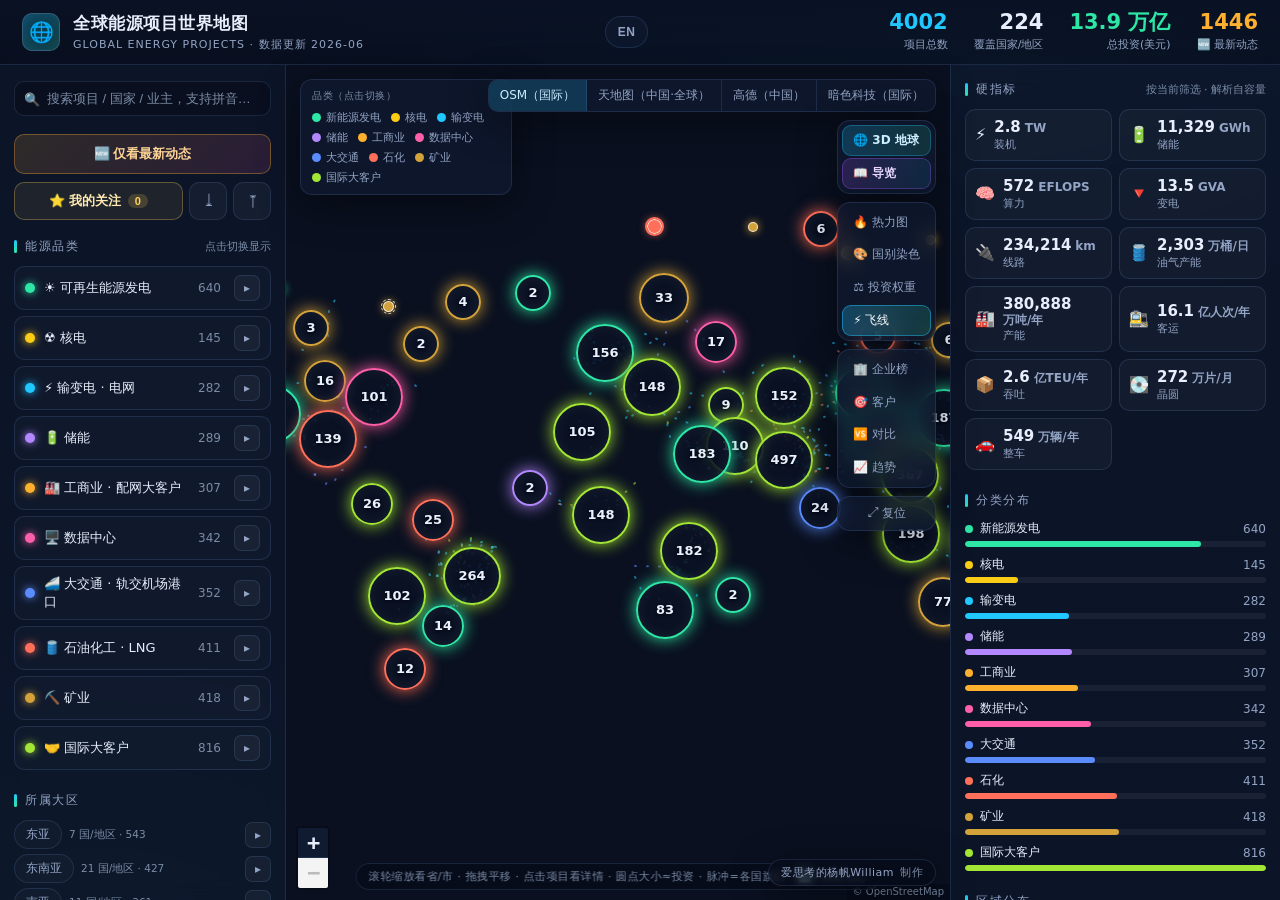
==== commit 3a5692c9: "数据刷新·澳洲专项：补充澳大利亚 2024–2035 全品类能源项目 四路并行调研（风光氢/电池抽蓄/关键矿产与油气LNG/电网交通数据中心核电）， 新增 js/data-australia2608." ====
--- a/index.html
+++ b/index.html
@@ -226,6 +226,8 @@
   <script defer src="js/data-mining2607.js"></script>
   <!-- 六大矿业巨头能源/脱碳·第二批（+力拓/嘉能可/英美资源）id 7100–7189 -->
   <script defer src="js/data-mining2608.js"></script>
+  <!-- 澳大利亚能源专项·全品类补遗 id 7200–7272 -->
+  <script defer src="js/data-australia2608.js"></script>
   <script defer src="js/progress.js"></script>
   <!-- 拼音字表（~17KB，scripts/build-pinyin.js 生成）：搜索框拼音/首字母匹配用 -->
   <script defer src="js/pinyin-map.js"></script>
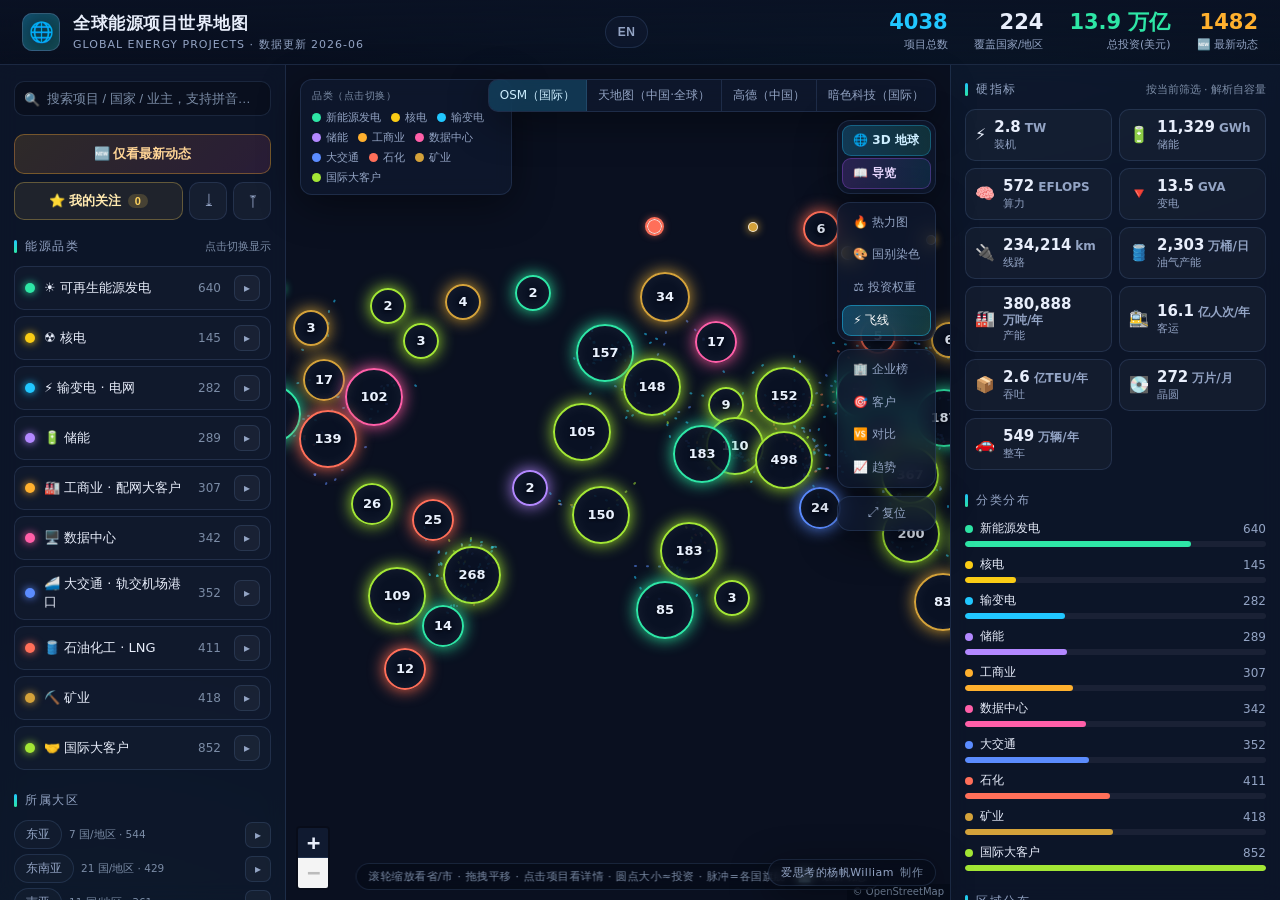
==== commit b6717b45: "国际大客户：补入六大矿业巨头供配电商机项目 + 修复 globe/coach 数据注册 - js/data-clients-mining.js（新增 36 条，id 7300–7355）：六大矿业巨头" ====
--- a/index.html
+++ b/index.html
@@ -228,6 +228,8 @@
   <script defer src="js/data-mining2608.js"></script>
   <!-- 澳大利亚能源专项·全品类补遗 id 7200–7272 -->
   <script defer src="js/data-australia2608.js"></script>
+  <!-- 国际大客户·六大全球矿业巨头供配电商机 id 7300–7355 -->
+  <script defer src="js/data-clients-mining.js"></script>
   <script defer src="js/progress.js"></script>
   <!-- 拼音字表（~17KB，scripts/build-pinyin.js 生成）：搜索框拼音/首字母匹配用 -->
   <script defer src="js/pinyin-map.js"></script>
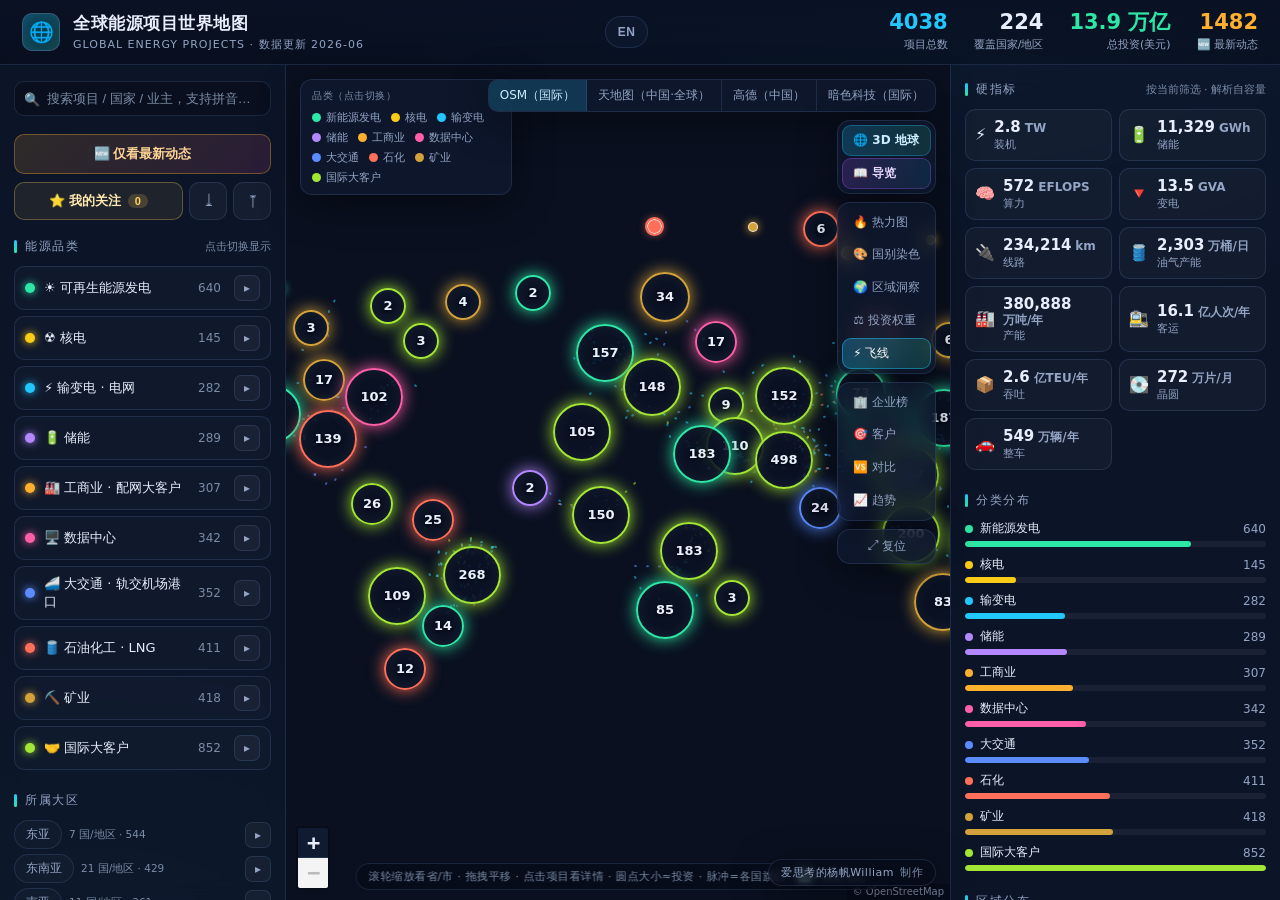
==== commit f94fe35f: "新增「🌍 区域能源洞察」图层：按大区染色 + 能源/电网/最新动态洞察卡 把全球十大区（东亚/东南亚/南亚/中亚/中东/欧洲/北美/南美/非洲/大洋洲）的能源结构、 电网现状与 2024–26 最新动" ====
--- a/index.html
+++ b/index.html
@@ -141,6 +141,7 @@
             <div class="tool-group" role="group" aria-label="图层模式">
               <button class="btn-heat" id="btn-heat" aria-pressed="false" title="按当前权重显示宏观热力格局" aria-label="切换投资热力图" data-i18n="🔥 Heatmap">🔥 热力图</button>
               <button class="btn-choro" id="btn-choro" aria-pressed="false" title="按国家聚合投资/装机，整国面填色（点国家看下钻）" aria-label="切换国别染色" data-i18n="🎨 Choropleth">🎨 国别染色</button>
+              <button class="btn-region" id="btn-region" aria-pressed="false" title="按大区染色，点大区看能源结构 / 电网 / 最新动态洞察" aria-label="切换区域能源洞察" data-i18n="🌍 Regions">🌍 区域洞察</button>
               <button class="btn-weight" id="btn-weight" aria-pressed="false" title="圆点大小与热力按 投资额 或 装机容量(MW) 加权" aria-label="切换加权口径：投资额或装机容量">⚖️ 投资权重</button>
               <button class="btn-flow on" id="btn-flow" aria-pressed="true" title="显隐输变电/高铁/管道飞线" aria-label="显隐飞线" data-i18n="⚡ Flowlines">⚡ 飞线</button>
             </div>
@@ -156,6 +157,8 @@
         <!-- 📖 导览解说条（故事模式时显示在地图底部居中） -->
         <div class="story-card" id="story-card" role="region" aria-label="导览解说"></div>
         <div class="heat-facets" id="heat-facets"></div>
+        <!-- 🌍 区域能源洞察：大区色块图例（点击选区 + 飞行 + 弹洞察卡）-->
+        <div class="region-legend" id="region-legend"></div>
         <div class="heat-legend" id="heat-legend">
           <span class="hl-cap">投资热力</span>
           <i class="hl-bar"></i>
@@ -239,6 +242,8 @@
        改由 app.js 在切到英文 / 带 ?lang=en 深链时按需注入，避免拖慢中文访客首屏可交互时间。 -->
   <script defer src="js/util.js"></script>
   <script defer src="js/clients-meta.js"></script>
+  <!-- 🌍 区域能源洞察：各大区能源结构/电网/最新动态文字内容（window.REGION_INSIGHT，非项目数据） -->
+  <script defer src="js/region-insights.js"></script>
   <script defer src="js/app.js"></script>
   <!-- PWA：注册 Service Worker（离线 + 重访秒开）。失败静默，不影响纯静态站点。 -->
   <script>
--- a/css/styles.css
+++ b/css/styles.css
@@ -165,6 +165,9 @@
 .sub-chip .sct { color: var(--txt-faint); font-variant-numeric: tabular-nums; font-size: 11px; }
 .sub-chip.off { opacity: 0.4; }
 .sub-chip.off .snm { text-decoration: line-through; }
+/* 国际大客户聚光：选中某公司（按业主筛全部品类项目）时高亮其子分类 */
+.sub-chip.cl-sel { opacity: 1; background: rgba(120,180,255,0.16); box-shadow: inset 0 0 0 1px rgba(120,180,255,0.5); }
+.sub-chip.cl-sel .snm { text-decoration: none; color: var(--txt); font-weight: 600; }
 /* 当前筛选下为 0 个项目的子类：弱化，让有内容的子类更突出（仍可点击）*/
 .sub-chip.is-zero { opacity: 0.4; }
 .sub-chip.is-zero .sdot { box-shadow: none; filter: grayscale(0.6); }
@@ -391,8 +394,11 @@
   .heat-legend { bottom: 70px; }
 }
 
-/* ≤820px：左侧筛选栏 → 左抽屉（🔍 浮钮调出），地图全宽 */
-@media (max-width: 820px) {
+/* ≤820px 或 手机横屏：左侧筛选栏 → 左抽屉（🔍 浮钮调出），地图全宽。
+   手机横屏（landscape）宽度常落在 820–1180，会被宽度断点误当成"小桌面"——左栏仍占 250px 固定列、
+   顶栏不精简、工具坞不折叠且溢出屏外。这里用「矮屏 + 横向」补一条 OR 条件，让横屏手机也走移动端布局。
+   max-width:1180 上界把短而宽的桌面窗口排除在外，只命中真正的横屏手机（横屏高度 ≤ ~440px）。*/
+@media (max-width: 820px), (max-width: 1180px) and (max-height: 500px) and (orientation: landscape) {
   .main { grid-template-columns: 1fr; }
   .side.left {
     position: fixed; top: 0; bottom: 0; left: 0; z-index: 2000;
@@ -460,6 +466,23 @@
   .heat-facets { bottom: 70px; }
 }
 
+/* 手机横屏专项微调：竖向空间极其紧张（高度 ~390–440px），在移动端布局之上再省高度、避刘海 */
+@media (max-width: 1180px) and (max-height: 500px) and (orientation: landscape) {
+  /* 用动态视口高度顶住浏览器地址栏，避免 100vh 把底部内容顶出可视区 */
+  .app { height: 100dvh; }
+  /* 横屏刘海/圆角在左右两侧：顶栏与底部浮钮避开安全区，顶栏再压扁一点把竖向空间让给地图 */
+  .topbar {
+    padding-left: max(12px, env(safe-area-inset-left));
+    padding-right: max(12px, env(safe-area-inset-right));
+    padding-top: calc(6px + env(safe-area-inset-top, 0px));
+    padding-bottom: 6px;
+  }
+  .fab-left { left: max(16px, env(safe-area-inset-left)); }
+  .fab-right { right: max(16px, env(safe-area-inset-right)); }
+  /* 短屏顶栏已很矮，展开后的工具坞可用足更多竖向空间（少滚动）*/
+  .map-tools.tools-open .tools-dock { max-height: calc(100dvh - 128px); }
+}
+
 /* ============================================================
  * Leaflet 瓦片地图适配
  * ============================================================ */
@@ -579,6 +602,7 @@
 /* 图层模式激活态：沿用各功能的识别色（热力=橙红 / 染色=青绿 / 权重=绿青 / 飞线=青） */
 .tool-group .btn-heat.on { color: #fff; background: linear-gradient(90deg, rgba(255, 45, 45, 0.30), rgba(255, 122, 24, 0.26)); box-shadow: inset 0 0 0 1px rgba(255, 122, 24, 0.50); }
 .tool-group .btn-choro.on { color: #fff; background: linear-gradient(90deg, rgba(21, 194, 194, 0.30), rgba(52, 208, 88, 0.24)); box-shadow: inset 0 0 0 1px rgba(21, 194, 194, 0.50); }
+.tool-group .btn-region.on { color: #fff; background: linear-gradient(90deg, rgba(77, 139, 240, 0.30), rgba(224, 102, 196, 0.22)); box-shadow: inset 0 0 0 1px rgba(120, 150, 240, 0.50); }
 .tool-group .btn-weight.on { color: #fff; background: linear-gradient(90deg, rgba(46, 230, 166, 0.26), rgba(33, 199, 255, 0.18)); box-shadow: inset 0 0 0 1px rgba(46, 230, 166, 0.45); }
 .tool-group .btn-flow.on { color: #fff; background: linear-gradient(90deg, rgba(33, 199, 255, 0.26), rgba(46, 230, 166, 0.16)); box-shadow: inset 0 0 0 1px rgba(33, 199, 255, 0.45); }
 
@@ -606,8 +630,8 @@
 }
 .map-credit .mc-by { color: var(--txt-faint); }
 body.heat-on .map-credit { display: none; }
-@media (max-width: 920px) {
-  /* 窄屏底部四角已被 缩放/筛选/统计 占用 → 署名移到地图上部居中（标题栏下方，左上缩放与右上⋯之间）*/
+@media (max-width: 920px), (max-width: 1180px) and (max-height: 500px) and (orientation: landscape) {
+  /* 窄屏/手机横屏底部四角已被 缩放/筛选/统计 占用 → 署名移到地图上部居中（标题栏下方，左上缩放与右上⋯之间）*/
   .map-credit { right: auto; left: 50%; transform: translateX(-50%); top: 12px; bottom: auto; }
 }
 
@@ -618,7 +642,21 @@
 .heat-facets .hf .d { width: 8px; height: 8px; border-radius: 50%; }
 .heat-facets .hf:hover { color: var(--txt); border-color: var(--border-strong); }
 .heat-facets .hf.on { color: #fff; border-color: var(--accent); background: rgba(33, 199, 255, 0.18); }
-@media (max-width: 920px) { .heat-facets { max-width: calc(100% - 28px); } }
+@media (max-width: 920px), (max-width: 1180px) and (max-height: 500px) and (orientation: landscape) { .heat-facets { max-width: calc(100% - 28px); } }
+
+/* 🌍 区域能源洞察：大区色块图例（仅区域洞察模式显示，点芯片选区+飞行+弹洞察卡）*/
+body.insight-on .map-credit { display: none; }
+.region-legend { position: absolute; left: 14px; bottom: 14px; z-index: 1100; display: none; flex-direction: column; gap: 6px; max-width: min(560px, 64%); padding: 9px 11px; background: rgba(6, 11, 24, 0.82); border: 1px solid var(--border); border-radius: 13px; backdrop-filter: blur(6px); box-shadow: var(--shadow); }
+body.insight-on .region-legend { display: flex; }
+.region-legend .rl-cap { font-size: 10.5px; letter-spacing: .5px; color: var(--txt-faint); }
+.region-legend .rl-chips { display: flex; flex-wrap: wrap; gap: 5px; }
+.region-legend .rl-chip { display: inline-flex; align-items: center; gap: 5px; padding: 3px 9px 3px 7px; font-size: 11px; color: var(--txt-dim); background: rgba(255, 255, 255, 0.04); border: 1px solid var(--border); border-radius: 14px; cursor: pointer; user-select: none; transition: all .15s; }
+.region-legend .rl-chip:hover { color: var(--txt); border-color: var(--border-strong); background: rgba(255, 255, 255, 0.07); }
+.region-legend .rl-chip.on { color: #fff; border-color: var(--accent); background: rgba(33, 199, 255, 0.16); }
+.region-legend .rl-dot { width: 9px; height: 9px; border-radius: 50%; box-shadow: 0 0 5px rgba(0, 0, 0, .45); flex: none; }
+.region-legend .rl-nm { font-weight: 600; }
+.region-legend .rl-n { color: var(--txt-faint); font-variant-numeric: tabular-nums; font-size: 10px; }
+@media (max-width: 920px) { .region-legend { max-width: calc(100% - 28px); } .region-legend .rl-chips { max-height: 96px; overflow-y: auto; } }
 
 /* 详情卡：英文模式下中文正文的提示 */
 .d-zh-note { margin-top: 8px; font-size: 11px; color: var(--txt-faint); font-style: italic; }
@@ -684,7 +722,7 @@
   background: rgba(6, 11, 24, 0.62); padding: 5px 12px; border-radius: 20px;
   border: 1px solid var(--border); backdrop-filter: blur(6px); white-space: nowrap;
 }
-@media (max-width: 920px) { .map-hint { display: none; } }
+@media (max-width: 920px), (max-width: 1180px) and (max-height: 500px) and (orientation: landscape) { .map-hint { display: none; } }
 
 /* 详情卡：整卡可上下滑动；标题栏吸顶常驻（关闭/分享按钮始终可点）。
    限高（max-height）定义在基础 .detail 规则与窄屏 @media 里——不要在这里再设 max-height，
@@ -761,7 +799,7 @@
 .cat-legend .cl .d { width: 9px; height: 9px; border-radius: 50%; flex: none; }
 .cat-legend .cl:hover { color: var(--txt); }
 .cat-legend .cl.off { opacity: .38; text-decoration: line-through; }
-@media (max-width: 920px) { .cat-legend { display: none; } }
+@media (max-width: 920px), (max-width: 1180px) and (max-height: 500px) and (orientation: landscape) { .cat-legend { display: none; } }
 
 /* 可点击的区域格（与左侧大区筛选双向联动）*/
 .region-cell { cursor: pointer; transition: all .15s; }
@@ -865,7 +903,7 @@
 }
 .year-ticker.show { display: block; animation: tickerIn .4s ease-out; }
 @keyframes tickerIn { from { opacity: 0; } to { opacity: 1; } }
-@media (max-width: 920px) { .year-ticker { font-size: 64px; right: 14px; } }
+@media (max-width: 920px), (max-width: 1180px) and (max-height: 500px) and (orientation: landscape) { .year-ticker { font-size: 64px; right: 14px; } }
 
 /* 播放中"当年新增"项目的弹入高亮（覆盖旗舰脉冲，一次性）*/
 .dot.is-year-new { animation: yearPop .85s cubic-bezier(.2,.9,.2,1); transform-origin: center; }
@@ -943,6 +981,48 @@
   border-radius: 8px; cursor: pointer; white-space: nowrap;
 }
 .cp-filter:hover { background: rgba(46, 230, 166, 0.24); border-color: var(--good); }
+
+/* ============================================================
+ * 🌍 区域能源洞察卡（复用 country-panel.wide 外壳）
+ * ============================================================ */
+.ri-head .ri-dot { width: 14px; height: 14px; border-radius: 50%; flex: none; box-shadow: 0 0 8px rgba(0, 0, 0, .5); }
+.ri-nav { flex: none; width: 26px; height: 26px; border-radius: 7px; border: 1px solid var(--border); background: rgba(255, 255, 255, 0.04); color: var(--txt-dim); font-size: 13px; line-height: 1; cursor: pointer; }
+.ri-nav:hover { color: #fff; border-color: var(--accent); background: rgba(33, 199, 255, 0.12); }
+.ri-lead { font-size: 13.5px; line-height: 1.6; color: var(--txt); background: rgba(255, 255, 255, 0.03); border: 1px solid var(--border); border-left: 3px solid var(--accent); border-radius: 9px; padding: 11px 13px; margin-bottom: 4px; }
+.ri-sec { margin-top: 16px; }
+.ri-sec .ri-h { display: flex; align-items: center; gap: 7px; font-size: 12.5px; font-weight: 700; color: var(--txt); margin-bottom: 7px; }
+.ri-sec .ri-ic { font-size: 14px; }
+.ri-sec .ri-b { font-size: 12.5px; line-height: 1.7; color: var(--txt-dim); }
+.ri-dyn { margin: 0; padding-left: 0; list-style: none; display: flex; flex-direction: column; gap: 7px; }
+.ri-dyn li { position: relative; padding-left: 16px; font-size: 12.5px; line-height: 1.6; color: var(--txt-dim); }
+.ri-dyn li::before { content: '▸'; position: absolute; left: 0; top: 0; color: var(--accent); }
+.ri-countries { display: grid; grid-template-columns: 1fr 1fr; gap: 9px; }
+.ri-cc { border: 1px solid var(--border); border-radius: 11px; background: rgba(255, 255, 255, 0.025); padding: 10px 12px; }
+.ri-cc.link { cursor: pointer; transition: border-color .15s, background .15s; }
+.ri-cc.link:hover { border-color: var(--border-strong); background: rgba(33, 199, 255, 0.06); }
+.ri-cc.link:focus-visible { outline: 2px solid var(--accent); outline-offset: -2px; }
+.ri-cc-nm { display: flex; align-items: center; gap: 6px; font-size: 13px; font-weight: 700; color: var(--txt); margin-bottom: 5px; }
+.ri-cc-dot { width: 8px; height: 8px; border-radius: 50%; flex: none; }
+.ri-cc-n { margin-left: auto; font-size: 10px; font-weight: 600; color: var(--txt-faint); font-variant-numeric: tabular-nums; }
+.ri-cc-r { font-size: 11.5px; line-height: 1.55; color: var(--txt-dim); margin-top: 3px; }
+.ri-cc-r b { color: var(--txt-faint); font-weight: 700; margin-right: 5px; font-size: 10.5px; }
+.ri-cc-r span { color: var(--txt-dim); }
+.ri-cc-dyn b { color: var(--accent); }
+.ri-src { font-size: 10px; color: var(--txt-faint); margin-top: 16px; line-height: 1.5; word-break: break-word; }
+.ri-empty { font-size: 12.5px; color: var(--txt-faint); padding: 12px 0; }
+@media (max-width: 920px) { .ri-countries { grid-template-columns: 1fr; } }
+
+/* 国别下钻面板顶部的「所属大区·区域洞察」上下文条 */
+.cp-region { border: 1px solid var(--border); border-left: 3px solid rgba(120, 150, 240, 0.7); border-radius: 9px; background: rgba(120, 150, 240, 0.06); padding: 10px 12px; margin-bottom: 14px; }
+.cp-region-h { display: flex; align-items: center; gap: 7px; font-size: 13px; }
+.cp-region-h .ri-dot { width: 11px; height: 11px; border-radius: 50%; flex: none; }
+.cp-region-h b { color: var(--txt); font-weight: 700; }
+.cp-region-t { color: var(--txt-faint); font-size: 11px; }
+.cp-region-go { margin-left: auto; flex: none; padding: 3px 10px; font-size: 11.5px; font-weight: 600; color: #cdd6ff; background: rgba(120, 150, 240, 0.16); border: 1px solid rgba(120, 150, 240, 0.4); border-radius: 7px; cursor: pointer; }
+.cp-region-go:hover { background: rgba(120, 150, 240, 0.28); border-color: rgba(150, 175, 255, 0.7); }
+.cp-region-sum { font-size: 12px; line-height: 1.6; color: var(--txt-dim); margin-top: 7px; }
+.cp-region-dyn { font-size: 11.5px; line-height: 1.55; color: var(--txt-dim); margin-top: 7px; }
+.cp-region-dyn b { color: var(--accent); margin-right: 5px; font-size: 10.5px; }
 
 /* ============================================================
  * 🆚 国别对比（复用 country-panel 外壳，加宽为多列并排）
@@ -1028,8 +1108,8 @@
 .story-card .sc-dots i.on { background: #a855f7; box-shadow: 0 0 7px rgba(168, 85, 247, 0.7); }
 /* 故事模式：底部提示条/署名让位给解说条 */
 body.story-on .map-hint, body.story-on .map-credit { display: none; }
-@media (max-width: 820px) {
-  /* 窄屏：解说条上移让开底部 🔍/📊 浮钮 */
+@media (max-width: 820px), (max-width: 1180px) and (max-height: 500px) and (orientation: landscape) {
+  /* 窄屏/手机横屏：解说条上移让开底部 🔍/📊 浮钮 */
   .story-card { bottom: calc(74px + env(safe-area-inset-bottom, 0px)); }
 }
 
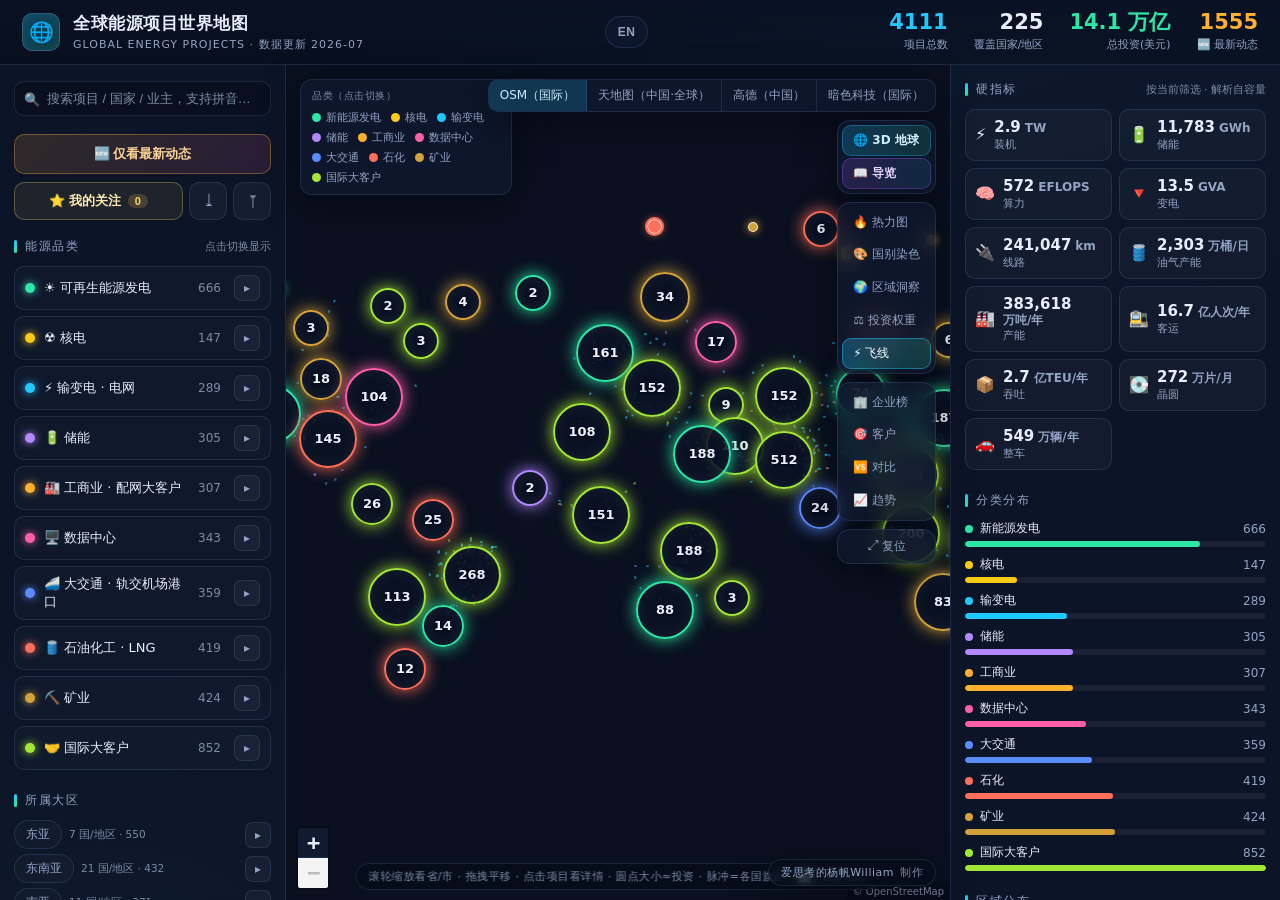
==== commit 35085b6a: "数据刷新至 2026-07：新增 73 个全球能源项目 + 顶栏日期更新 - 多代理分区×品类深度调研（发现→逐条 Web 事实核查），聚焦 2026 年   （尤其 Q2/6-7 月）里程碑：新公布" ====
--- a/index.html
+++ b/index.html
@@ -233,6 +233,8 @@
   <script defer src="js/data-australia2608.js"></script>
   <!-- 国际大客户·六大全球矿业巨头供配电商机 id 7300–7355 -->
   <script defer src="js/data-clients-mining.js"></script>
+  <!-- 2026-07 全球增量刷新（多代理分区×品类调研，发现→事实核查）id 7400–7472 -->
+  <script defer src="js/data-refresh2607.js"></script>
   <script defer src="js/progress.js"></script>
   <!-- 拼音字表（~17KB，scripts/build-pinyin.js 生成）：搜索框拼音/首字母匹配用 -->
   <script defer src="js/pinyin-map.js"></script>
--- a/css/styles.css
+++ b/css/styles.css
@@ -996,6 +996,9 @@
 .ri-dyn { margin: 0; padding-left: 0; list-style: none; display: flex; flex-direction: column; gap: 7px; }
 .ri-dyn li { position: relative; padding-left: 16px; font-size: 12.5px; line-height: 1.6; color: var(--txt-dim); }
 .ri-dyn li::before { content: '▸'; position: absolute; left: 0; top: 0; color: var(--accent); }
+.ri-dyn-ccs { display: inline-flex; flex-wrap: wrap; gap: 4px; margin-left: 6px; vertical-align: baseline; }
+.ri-dyn-cty { font-size: 10.5px; font-weight: 600; color: #b6f5df; background: rgba(46, 230, 166, 0.12); border: 1px solid rgba(46, 230, 166, 0.34); border-radius: 11px; padding: 1px 7px; cursor: pointer; white-space: nowrap; transition: all .15s; }
+.ri-dyn-cty:hover { color: #fff; background: rgba(46, 230, 166, 0.24); border-color: var(--good); }
 .ri-countries { display: grid; grid-template-columns: 1fr 1fr; gap: 9px; }
 .ri-cc { border: 1px solid var(--border); border-radius: 11px; background: rgba(255, 255, 255, 0.025); padding: 10px 12px; }
 .ri-cc.link { cursor: pointer; transition: border-color .15s, background .15s; }
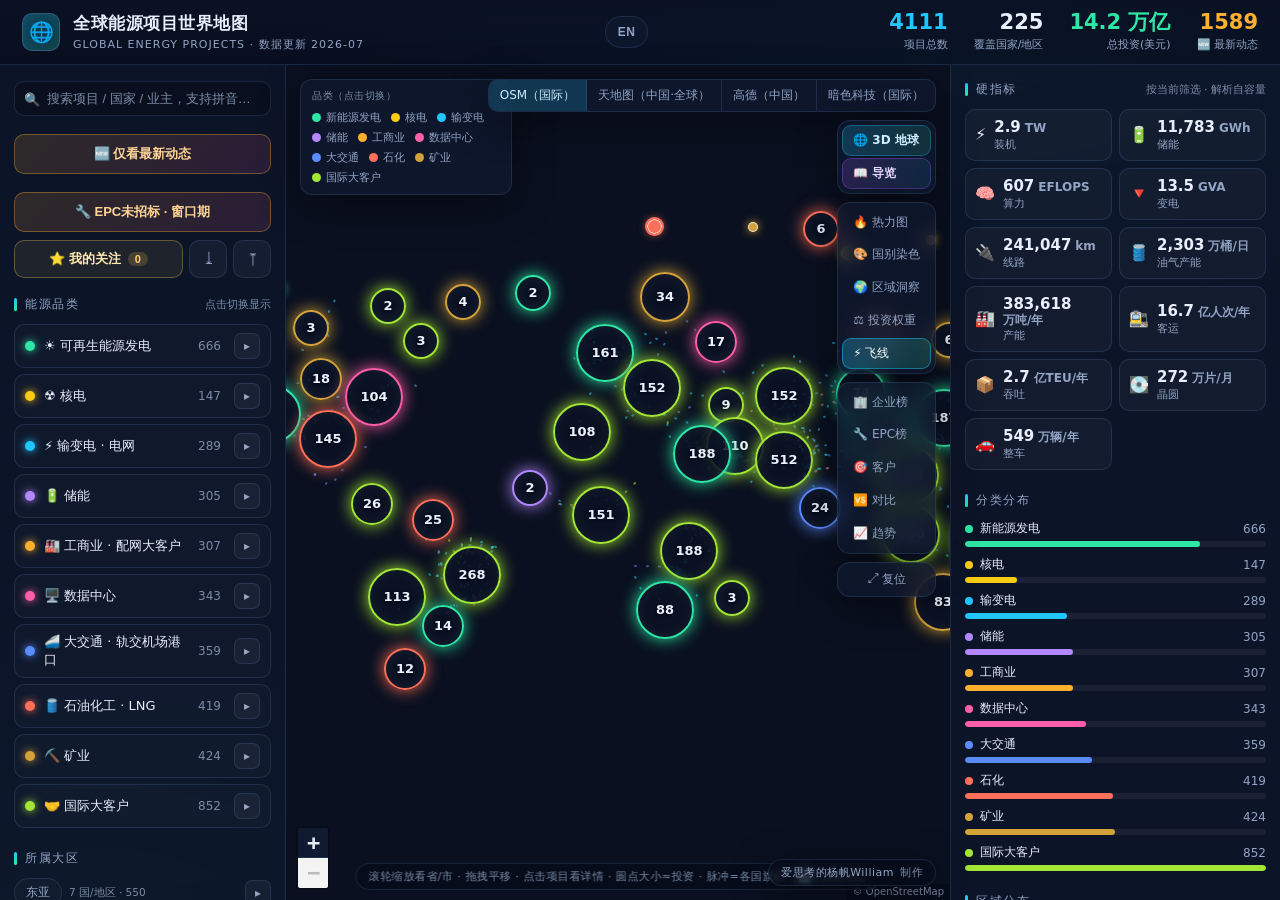
==== commit 6542215c: "EPC 结构化：epc/epcStatus 字段 + 详情卡 EPC 条 + 🔧EPC未招标窗口筛选 + 🔧EPC承包商榜 - 260 个澳洲项目的 EPC 结论从 detail 文本升级为结构化 e" ====
--- a/index.html
+++ b/index.html
@@ -70,6 +70,9 @@
 
         <button class="recent-toggle" id="recent-toggle" aria-pressed="false" data-i18n="🆕 Latest updates only">🆕 仅看最新动态</button>
 
+        <!-- 🔧 EPC 窗口期：只看 epcStatus='未招标' 的项目（设备 BD 切入窗口；目前澳大利亚全量覆盖） -->
+        <button class="recent-toggle" id="epc-toggle" aria-pressed="false" title="只看 EPC 尚未招标/授标的项目——设备商切入的窗口期（目前覆盖澳大利亚全部项目）" data-i18n="🔧 EPC open (pre-award)">🔧 EPC未招标 · 窗口期</button>
+
         <!-- ⭐ 我的关注：收藏存在本浏览器（localStorage）；⤓/⤒ 备份恢复 JSON 可跨设备迁移 -->
         <div class="fav-row">
           <button class="fav-toggle" id="fav-toggle" aria-pressed="false" title="只看我收藏的项目（详情卡点 ☆ 收藏）"><span data-i18n="⭐ My favorites">⭐ 我的关注</span><span class="fc" id="fav-count">0</span></button>
@@ -147,6 +150,7 @@
             </div>
             <div class="tool-group" role="group" aria-label="数据看板">
               <button class="btn-league" id="btn-league" title="企业 / 业主全球排行榜" aria-label="打开企业排行榜" data-i18n="🏢 Companies">🏢 企业榜</button>
+              <button class="btn-epc" id="btn-epc" title="EPC / 总承包商排行榜（当前覆盖澳大利亚全量项目；点承包商看其在手项目）" aria-label="打开 EPC 承包商排行榜" data-i18n="🔧 EPC League">🔧 EPC榜</button>
               <button class="btn-board" id="btn-board" title="国际大客户 BD 看板（按梯队 / 产品契合 / 海外场景）" aria-label="打开国际大客户 BD 看板" data-i18n="🎯 Clients">🎯 客户</button>
               <button class="btn-compare" id="btn-compare" title="多国能源组合并排对比" aria-label="打开国别对比" data-i18n="🆚 Compare">🆚 对比</button>
               <button class="btn-trends" id="btn-trends" title="按当前筛选看时间维度：年度投资/项目数 + 大区×品类矩阵" aria-label="打开趋势统计" data-i18n="📈 Trends">📈 趋势</button>
--- a/css/styles.css
+++ b/css/styles.css
@@ -745,6 +745,18 @@
   margin-right: 8px; font-size: 11px; letter-spacing: 0.3px; white-space: nowrap;
 }
 
+/* 详情卡 · EPC/总承包条（复用进展条版式）；未招标 = BD 窗口期，橙色提醒 */
+.detail .d-epc {
+  background: linear-gradient(90deg, rgba(179, 136, 255, 0.14), rgba(33, 199, 255, 0.06));
+  border-left-color: #b388ff;
+}
+.detail .d-epc .dp-tag { color: #c9a7ff; }
+.detail .d-epc .dp-tag.epc-open { color: var(--warn); }
+.detail .d-epc:has(.epc-open) {
+  background: linear-gradient(90deg, rgba(255, 176, 46, 0.16), rgba(255, 95, 168, 0.06));
+  border-left-color: var(--warn);
+}
+
 /* ============================================================
  * 交互增强：年份区间双手柄 / 预设 / 分享导出 / 品类图例 / 提示条
  * ============================================================ */
@@ -847,6 +859,11 @@
 /* 🏢 企业 / 业主排行榜（复用 country-panel 弹层外壳）*/
 .lg-list { display: flex; flex-direction: column; gap: 6px; }
 .lg-row { display: flex; align-items: center; gap: 10px; padding: 7px 9px; border: 1px solid var(--border); border-radius: 9px; background: var(--panel); cursor: pointer; transition: all .15s; }
+/* 🔧 EPC榜：承包商行下展开在手项目清单 */
+.lg-sub { margin: 2px 0 4px 34px; display: flex; flex-direction: column; gap: 3px; }
+.lg-sub .ls-item { font-size: 12px; color: var(--txt-dim); padding: 4px 8px; border-left: 2px solid var(--border); cursor: pointer; border-radius: 0 6px 6px 0; }
+.lg-sub .ls-item:hover { color: var(--txt); background: rgba(255,255,255,.04); border-left-color: var(--accent); }
+.lg-sub .ls-inv { opacity: .65; margin-left: 4px; font-size: 11px; }
 .lg-row:hover { border-color: var(--border-strong); background: rgba(255,255,255,.04); }
 .lg-rank { width: 22px; text-align: center; font-weight: 800; color: var(--txt-faint); font-size: 13px; flex: none; }
 .lg-main { flex: 1; min-width: 0; }
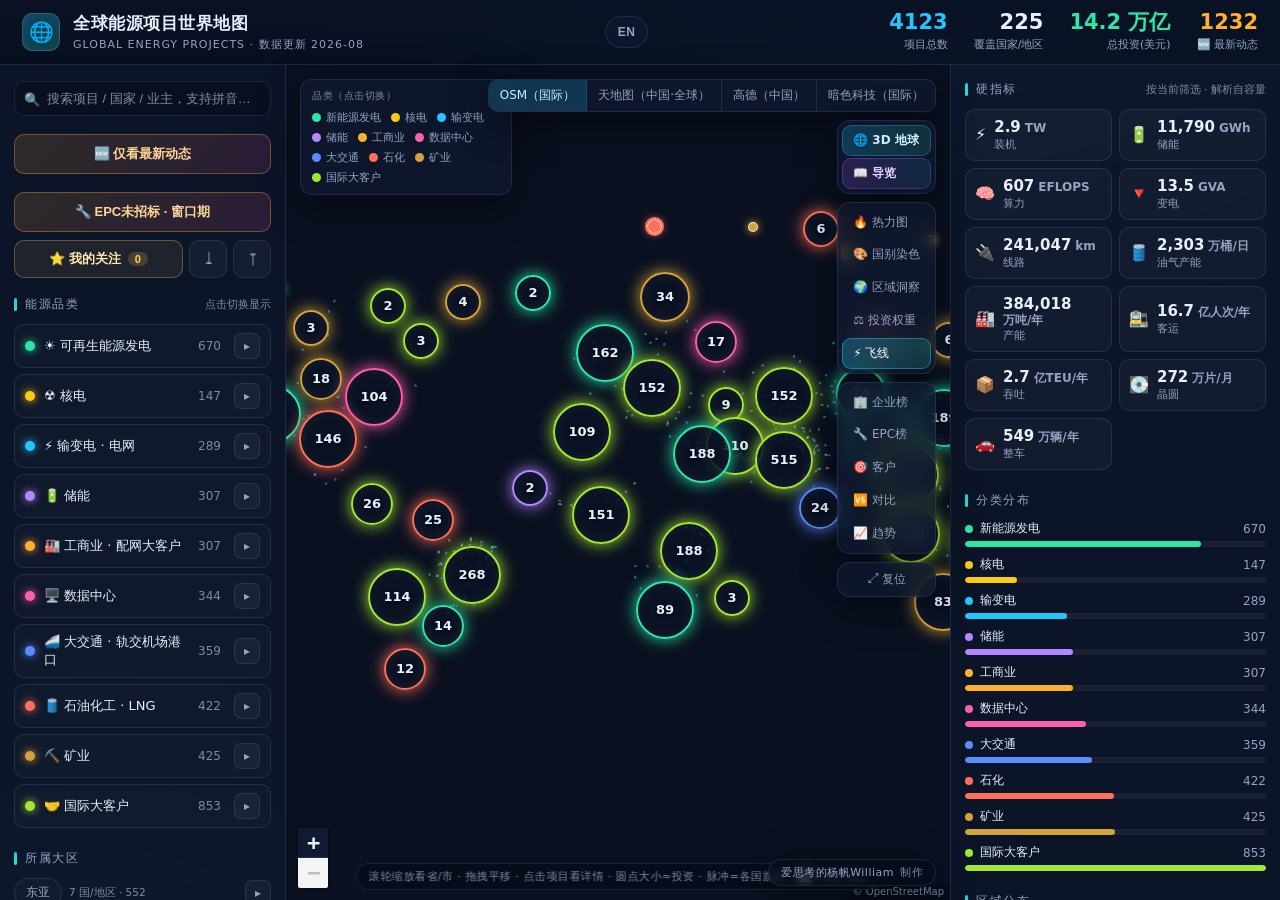
==== commit e270a87a: "2026-08 数据刷新：新增 12 个全球项目批次 + 9 条进展更新，数据日期升至 8 月 - 新增 js/data-refresh2608.js（id 7500-7511，含内联英文）：NAVE" ====
--- a/index.html
+++ b/index.html
@@ -239,6 +239,7 @@
   <script defer src="js/data-clients-mining.js"></script>
   <!-- 2026-07 全球增量刷新（多代理分区×品类调研，发现→事实核查）id 7400–7472 -->
   <script defer src="js/data-refresh2607.js"></script>
+  <script defer src="js/data-refresh2608.js"></script>
   <script defer src="js/progress.js"></script>
   <!-- 拼音字表（~17KB，scripts/build-pinyin.js 生成）：搜索框拼音/首字母匹配用 -->
   <script defer src="js/pinyin-map.js"></script>
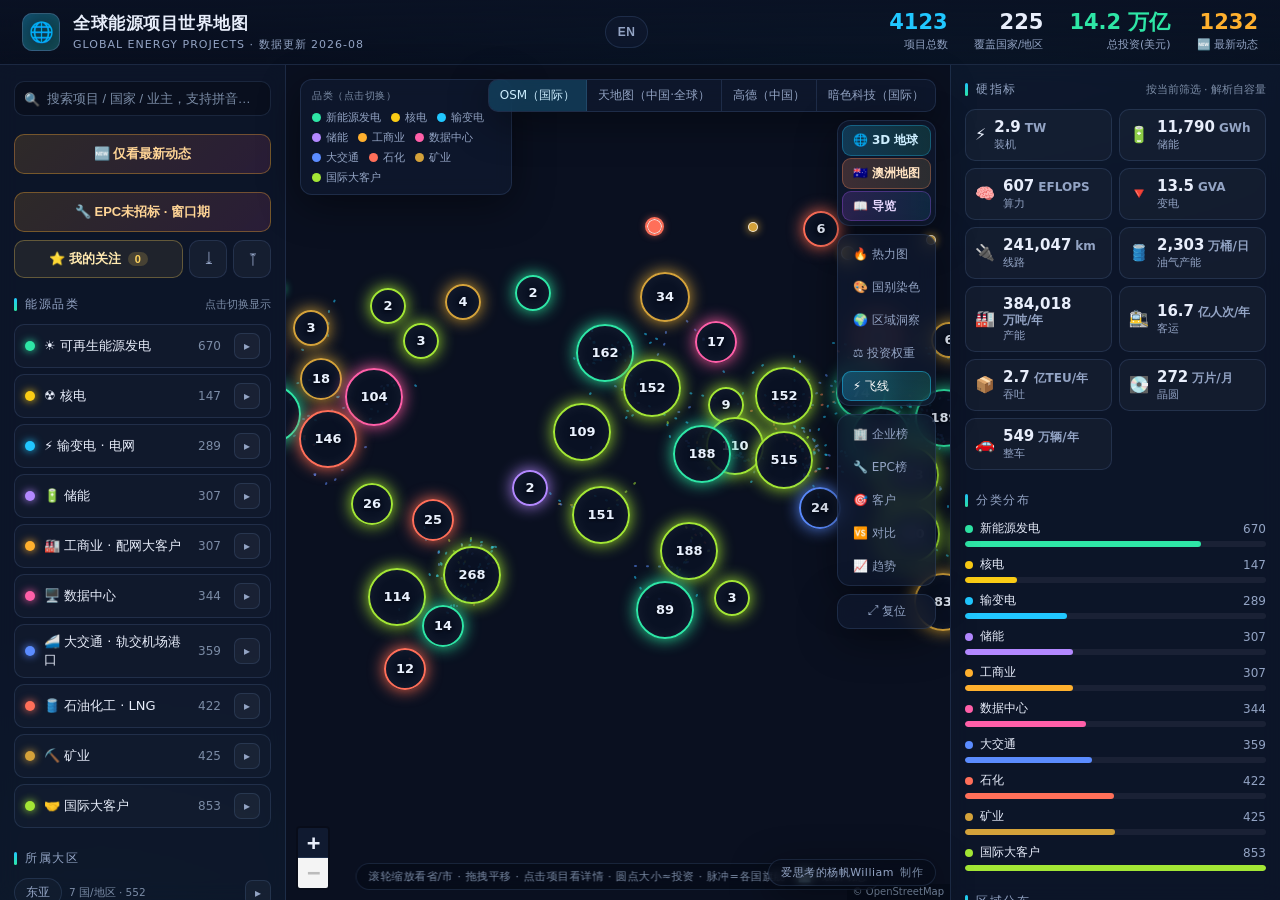
==== commit 6e3336e4: "feat(au): 澳洲电网与能源动态地图页骨架（au.html / au.js / au.css）+ 州界矢量层 + 冒烟测试 - 新增独立页 au.html：复用全局数据层，只取澳大利亚项目；州 " ====
--- a/index.html
+++ b/index.html
@@ -137,6 +137,7 @@
           <div class="tools-dock">
             <div class="tool-group" role="group" aria-label="视图入口">
               <a class="btn-globe3d" id="btn-globe3d" href="globe.html" title="3D 地球版：投资挤出柱 + 跨境弧线" aria-label="打开 3D 地球版" data-i18n="🌐 3D Globe">🌐 3D 地球</a>
+              <a class="btn-au" id="btn-au" href="au.html" title="澳洲电网与能源动态地图：输电骨架 / 州与电网公司 / 燃煤退役倒计时 / EPC 未招标" aria-label="打开澳洲电网与能源动态地图" data-i18n="🇦🇺 Australia">🇦🇺 澳洲地图</a>
               <button class="btn-story" id="btn-story" title="导览·故事模式：沙特2030 / AI算力竞赛 / 非洲走廊… 逐站飞行配解说" aria-label="打开导览故事模式" data-i18n="📖 Tours">📖 导览</button>
               <!-- 🎓 销售陪练入口：暂未公开，仅口令访问（去掉 hidden + display:none 即可重新公开） -->
               <a class="btn-coach" id="btn-coach" href="coach.html" hidden style="display:none" title="国际销售话术陪练：用真实项目把生意从零练到成交" aria-label="打开国际销售话术陪练" data-i18n="🎓 Sales Coach">🎓 销售陪练</a>
--- a/css/styles.css
+++ b/css/styles.css
@@ -594,6 +594,8 @@
 /* 🌐 3D 地球（globe.html）/ 📖 导览 / 🎓 陪练（coach.html）：跨页入口，各带识别色渐变从坞里"亮"出来 */
 .tool-group .btn-globe3d { color: #cdeeff; font-weight: 600; background: linear-gradient(90deg, rgba(33, 199, 255, 0.20), rgba(46, 230, 166, 0.13)); box-shadow: inset 0 0 0 1px rgba(33, 199, 255, 0.30); }
 .tool-group .btn-globe3d:hover { color: #fff; background: linear-gradient(90deg, rgba(33, 199, 255, 0.32), rgba(46, 230, 166, 0.20)); box-shadow: inset 0 0 0 1px rgba(33, 199, 255, 0.55), 0 0 14px rgba(33, 199, 255, 0.22); }
+.tool-group .btn-au { color: #ffe3c2; font-weight: 600; background: linear-gradient(90deg, rgba(255, 140, 90, 0.20), rgba(255, 212, 95, 0.12)); box-shadow: inset 0 0 0 1px rgba(255, 140, 90, 0.32); }
+.tool-group .btn-au:hover { color: #fff; background: linear-gradient(90deg, rgba(255, 140, 90, 0.32), rgba(255, 212, 95, 0.18)); box-shadow: inset 0 0 0 1px rgba(255, 140, 90, 0.55), 0 0 14px rgba(255, 140, 90, 0.22); }
 .tool-group .btn-story { color: #e8d8ff; font-weight: 600; background: linear-gradient(90deg, rgba(168, 85, 247, 0.18), rgba(33, 199, 255, 0.10)); box-shadow: inset 0 0 0 1px rgba(168, 85, 247, 0.32); }
 .tool-group .btn-story:hover { color: #fff; background: linear-gradient(90deg, rgba(168, 85, 247, 0.30), rgba(33, 199, 255, 0.16)); box-shadow: inset 0 0 0 1px rgba(168, 85, 247, 0.55), 0 0 14px rgba(168, 85, 247, 0.22); }
 .tool-group .btn-coach { color: #fdebc0; font-weight: 600; background: linear-gradient(90deg, rgba(255, 212, 95, 0.18), rgba(46, 230, 166, 0.10)); box-shadow: inset 0 0 0 1px rgba(255, 212, 95, 0.28); }
